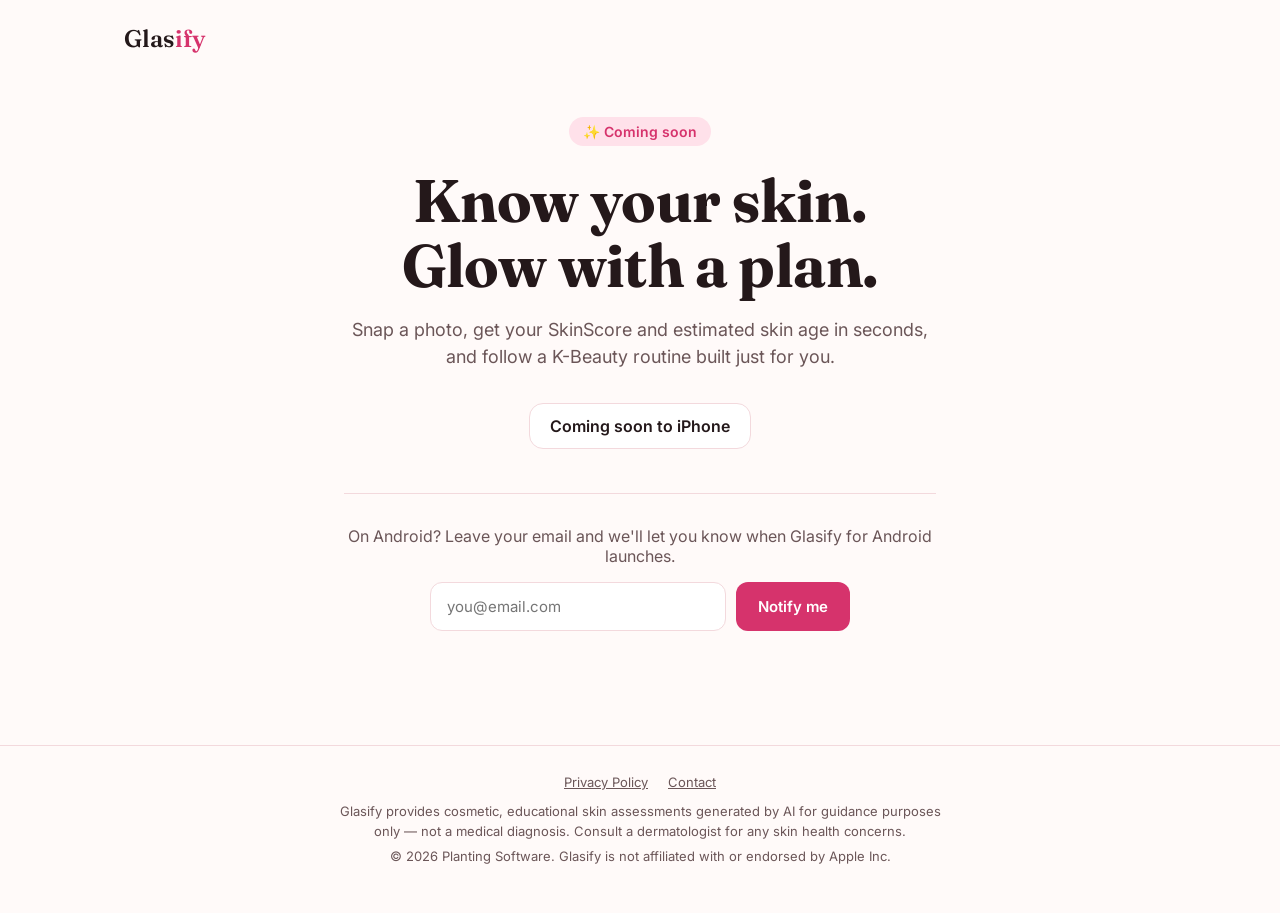
==== index.html @ c519f295 "Coming soon page (full landing page is in git history: 9a77a2c) Co-Authored-By: Claude Opus 5.5 <nor" ====
<!DOCTYPE html>
<html lang="en">
<head>
<meta charset="UTF-8">
<meta name="viewport" content="width=device-width, initial-scale=1.0">
<title>Glasify — Coming Soon</title>
<meta name="description" content="Glasify — AI skin analysis and personalized K-Beauty routines. Coming soon to iPhone.">
<link rel="icon" type="image/png" href="https://is1-ssl.mzstatic.com/image/thumb/PurpleSource211/v4/d4/0c/36/d40c36d0-531c-b7e4-1fb1-d91d25d01312/Placeholder.mill/1024x1024bb.png">
<link rel="preconnect" href="https://fonts.googleapis.com">
<link rel="preconnect" href="https://fonts.gstatic.com" crossorigin>
<link href="https://fonts.googleapis.com/css2?family=Fraunces:wght@500;600&family=Inter:wght@400;500;600;700&display=swap" rel="stylesheet">
<style>
  :root {
    --bg: #fffaf9;
    --bg-alt: #fff1f0;
    --text: #24181a;
    --text-secondary: #6b5658;
    --accent: #d6336c;
    --accent-soft: #ffe1ea;
    --card-bg: #ffffff;
    --border: #f3d9dd;
  }
  @media (prefers-color-scheme: dark) {
    :root:not([data-theme="light"]) {
      --bg: #1a1214;
      --bg-alt: #241819;
      --text: #f5ebec;
      --text-secondary: #c9b3b6;
      --accent: #ff6f9c;
      --accent-soft: #3a2027;
      --card-bg: #241819;
      --border: #3a2427;
    }
  }
  :root[data-theme="dark"] {
    --bg: #1a1214;
    --bg-alt: #241819;
    --text: #f5ebec;
    --text-secondary: #c9b3b6;
    --accent: #ff6f9c;
    --accent-soft: #3a2027;
    --card-bg: #241819;
    --border: #3a2427;
  }

  * { box-sizing: border-box; }
  body {
    margin: 0;
    background: var(--bg);
    color: var(--text);
    font-family: 'Inter', -apple-system, BlinkMacSystemFont, sans-serif;
    -webkit-font-smoothing: antialiased;
  }
  h1, h2, h3 { font-family: 'Fraunces', Georgia, serif; margin: 0; }
  a { color: inherit; }
  .wrap { max-width: 1080px; margin: 0 auto; padding: 0 24px; }

  nav.top { padding: 24px 0; }
  .logo { font-family: 'Fraunces', Georgia, serif; font-size: 24px; font-weight: 600; }
  .logo span { color: var(--accent); }
  main { min-height: calc(100vh - 260px); display: flex; align-items: center; padding: 40px 0 64px; }
  .hero { text-align: center; max-width: 640px; margin: 0 auto; }
  .eyebrow { display: inline-block; background: var(--accent-soft); color: var(--accent); font-weight: 600; font-size: 14px; padding: 6px 14px; border-radius: 999px; margin-bottom: 22px; }
  h1 { font-size: clamp(36px, 8vw, 60px); line-height: 1.08; letter-spacing: -0.01em; margin-bottom: 18px; }
  .sub { color: var(--text-secondary); font-size: 18px; line-height: 1.55; margin: 0 auto 32px; }
  .soon { display: inline-flex; align-items: center; gap: 8px; border: 1px solid var(--border); background: var(--card-bg); border-radius: 14px; padding: 12px 20px; font-weight: 600; }
  .waitlist { margin-top: 44px; padding-top: 32px; border-top: 1px solid var(--border); }
  .waitlist p { color: var(--text-secondary); margin: 0 0 16px; }
  form { display: flex; gap: 10px; justify-content: center; flex-wrap: wrap; max-width: 420px; margin: 0 auto; }
  input { flex: 1; min-width: 200px; padding: 14px 16px; border-radius: 12px; border: 1px solid var(--border); background: var(--card-bg); color: var(--text); font-size: 15px; font-family: inherit; }
  button { border: none; cursor: pointer; background: var(--accent); color: #fff; font-weight: 600; font-size: 15px; font-family: inherit; padding: 14px 22px; border-radius: 12px; }
  #waitlistMessage { margin-top: 14px; font-size: 14px; color: var(--accent); min-height: 20px; }
  footer { border-top: 1px solid var(--border); padding: 28px 0 40px; font-size: 13px; color: var(--text-secondary); text-align: center; }
  footer .links { display: flex; gap: 20px; justify-content: center; margin-bottom: 12px; }
  footer p { margin: 6px auto; max-width: 620px; line-height: 1.5; }
</style>
</head>
<body>

<div class="wrap">
  <nav class="top"><div class="logo">Glas<span>ify</span></div></nav>
</div>

<main>
  <div class="wrap hero">
    <span class="eyebrow">✨ Coming soon</span>
    <h1>Know your skin.<br>Glow with a plan.</h1>
    <p class="sub">Snap a photo, get your SkinScore and estimated skin age in seconds, and follow a K-Beauty routine built just for you.</p>
    <div class="soon"> Coming soon to iPhone</div>

    <div class="waitlist">
      <p>On Android? Leave your email and we'll let you know when Glasify for Android launches.</p>
      <form id="waitlistForm">
        <input type="email" id="waitlistEmail" placeholder="you@email.com" required aria-label="Email address">
        <button type="submit">Notify me</button>
      </form>
      <p id="waitlistMessage"></p>
    </div>
  </div>
</main>

<footer>
  <div class="wrap">
    <div class="links">
      <a href="https://privacy.glasify.app">Privacy Policy</a>
      <a href="mailto:contact@glasify.app">Contact</a>
    </div>
    <p>Glasify provides cosmetic, educational skin assessments generated by AI for guidance purposes only — not a medical diagnosis. Consult a dermatologist for any skin health concerns.</p>
    <p>© 2026 Planting Software. Glasify is not affiliated with or endorsed by Apple Inc.</p>
  </div>
</footer>

<script>
  document.getElementById('waitlistForm').addEventListener('submit', async function (e) {
    e.preventDefault();
    const emailInput = document.getElementById('waitlistEmail');
    const messageEl = document.getElementById('waitlistMessage');
    const email = emailInput.value.trim();

    messageEl.textContent = 'Submitting...';
    messageEl.style.color = 'var(--text-secondary)';

    try {
      const response = await fetch('https://glasify-backend.onrender.com/v1/waitlist/android', {
        method: 'POST',
        headers: { 'Content-Type': 'application/json' },
        body: JSON.stringify({ email }),
      });

      if (response.ok) {
        messageEl.textContent = "You're on the list! We'll email you at launch.";
        messageEl.style.color = 'var(--accent)';
        emailInput.value = '';
      } else {
        messageEl.textContent = 'Something went wrong. Please try again.';
        messageEl.style.color = '#c0392b';
      }
    } catch (err) {
      messageEl.textContent = "Couldn't connect. Please check your connection and try again.";
      messageEl.style.color = '#c0392b';
    }
  });
</script>
</body>
</html>
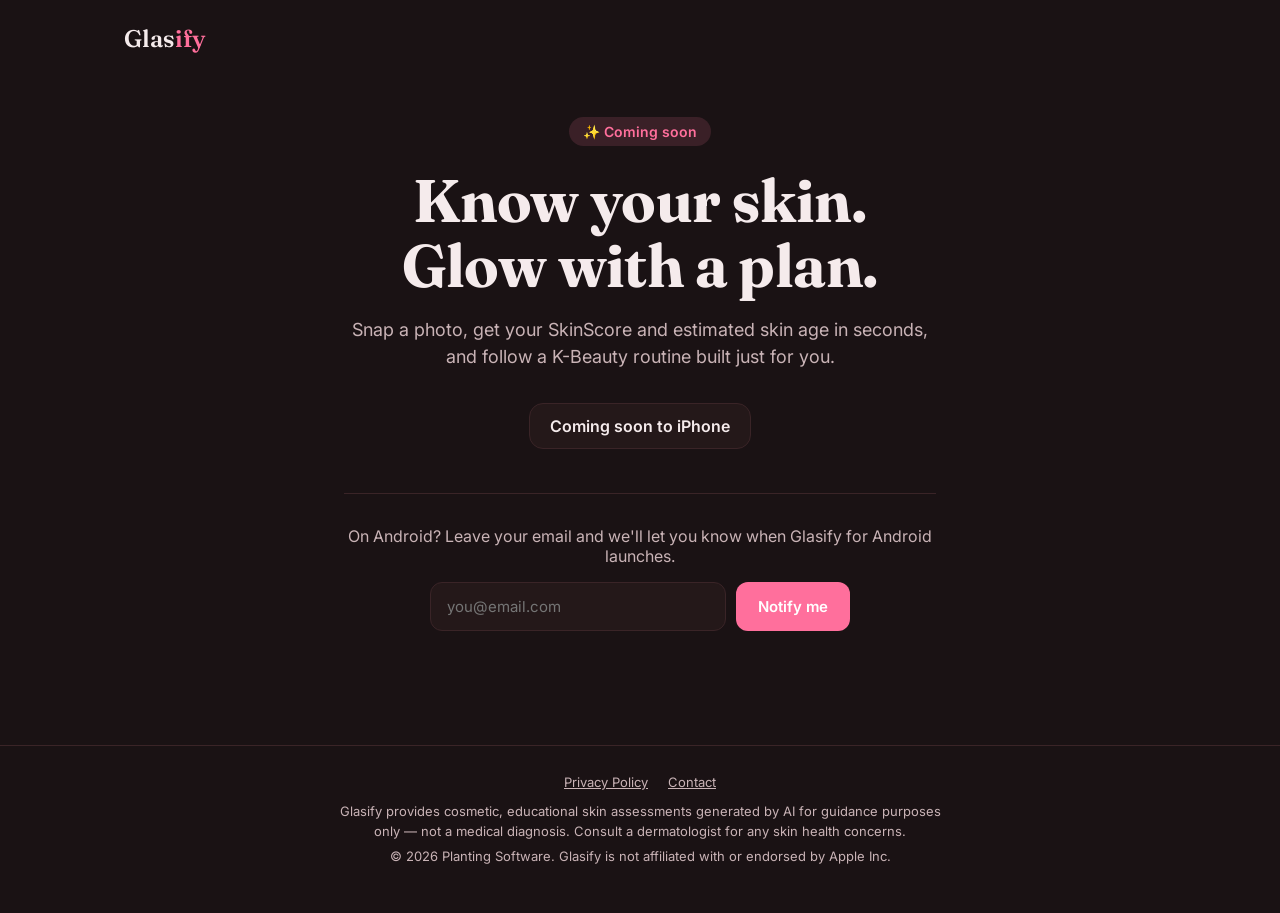
==== commit c82c3752: "Always dark (like the app); copy button on referral page before launch Co-Authored-By: Claude Opus 5" ====
--- a/index.html
+++ b/index.html
@@ -1,7 +1,9 @@
 <!DOCTYPE html>
-<html lang="en">
+<html lang="en" data-theme="dark">
 <head>
 <meta charset="UTF-8">
+<meta name="color-scheme" content="dark">
+<meta name="theme-color" content="#1a1214">
 <meta name="viewport" content="width=device-width, initial-scale=1.0">
 <title>Glasify — Coming Soon</title>
 <meta name="description" content="Glasify — AI skin analysis and personalized K-Beauty routines. Coming soon to iPhone.">
@@ -86,7 +88,7 @@
     <span class="eyebrow">✨ Coming soon</span>
     <h1>Know your skin.<br>Glow with a plan.</h1>
     <p class="sub">Snap a photo, get your SkinScore and estimated skin age in seconds, and follow a K-Beauty routine built just for you.</p>
-    <div class="soon"> Coming soon to iPhone</div>
+    <div class="soon">Coming soon to iPhone</div>
 
     <div class="waitlist">
       <p>On Android? Leave your email and we'll let you know when Glasify for Android launches.</p>
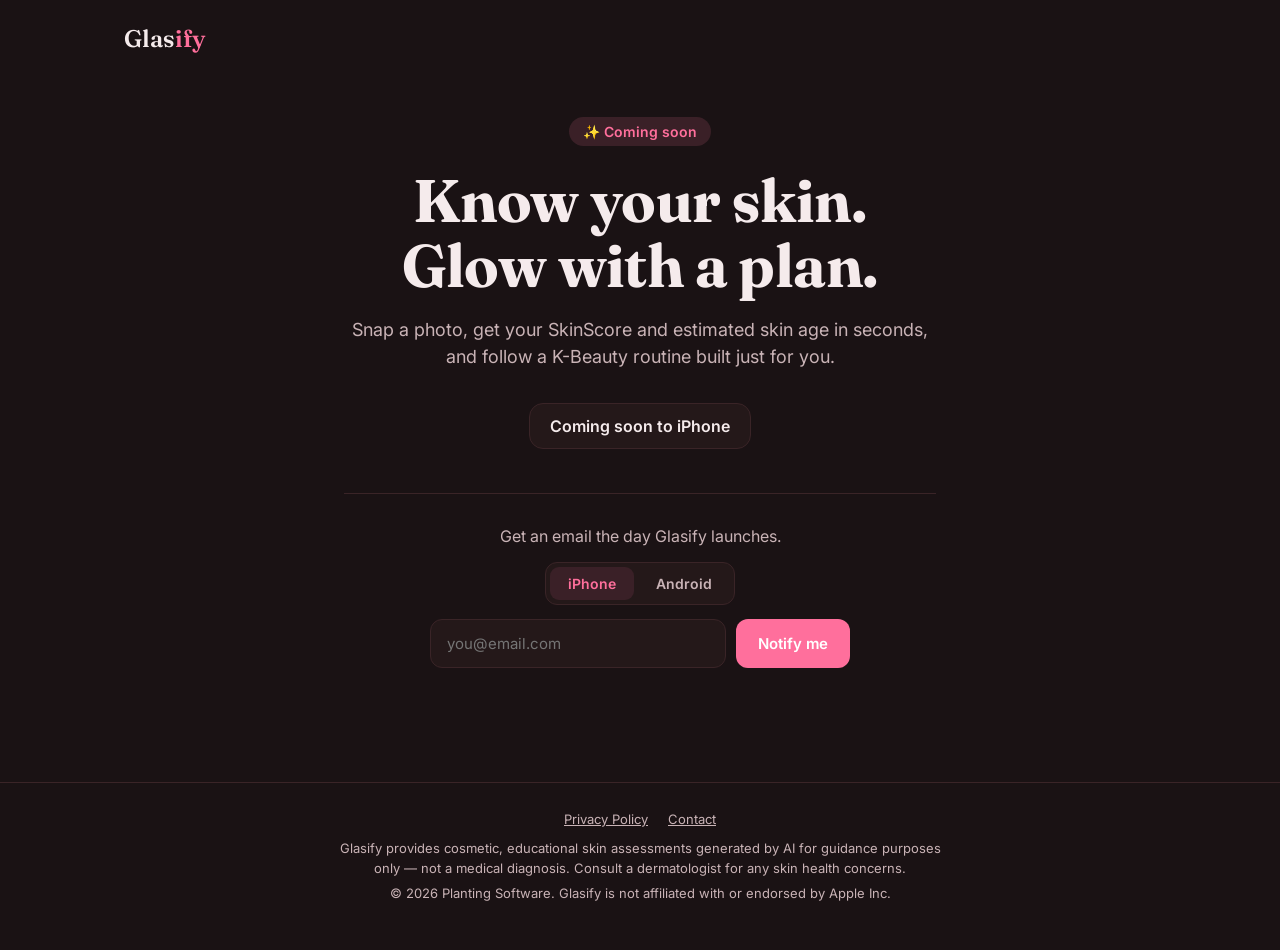
==== commit 831df588: "Launch waitlist for iPhone and Android Co-Authored-By: Claude Opus 5.5 <noreply@anthropic.com>" ====
--- a/index.html
+++ b/index.html
@@ -71,6 +71,11 @@
   form { display: flex; gap: 10px; justify-content: center; flex-wrap: wrap; max-width: 420px; margin: 0 auto; }
   input { flex: 1; min-width: 200px; padding: 14px 16px; border-radius: 12px; border: 1px solid var(--border); background: var(--card-bg); color: var(--text); font-size: 15px; font-family: inherit; }
   button { border: none; cursor: pointer; background: var(--accent); color: #fff; font-weight: 600; font-size: 15px; font-family: inherit; padding: 14px 22px; border-radius: 12px; }
+  .platforms { display: inline-flex; gap: 4px; padding: 4px; margin-bottom: 14px; border: 1px solid var(--border); border-radius: 12px; background: var(--card-bg); }
+  .platforms label { position: relative; padding: 8px 18px; border-radius: 9px; font-weight: 600; font-size: 14px; cursor: pointer; color: var(--text-secondary); }
+  .platforms input { position: absolute; opacity: 0; pointer-events: none; }
+  .platforms label:has(input:checked) { background: var(--accent-soft); color: var(--accent); }
+  .platforms label:has(input:focus-visible) { outline: 2px solid var(--accent); outline-offset: 2px; }
   #waitlistMessage { margin-top: 14px; font-size: 14px; color: var(--accent); min-height: 20px; }
   footer { border-top: 1px solid var(--border); padding: 28px 0 40px; font-size: 13px; color: var(--text-secondary); text-align: center; }
   footer .links { display: flex; gap: 20px; justify-content: center; margin-bottom: 12px; }
@@ -91,7 +96,11 @@
     <div class="soon">Coming soon to iPhone</div>
 
     <div class="waitlist">
-      <p>On Android? Leave your email and we'll let you know when Glasify for Android launches.</p>
+      <p>Get an email the day Glasify launches.</p>
+      <div class="platforms" role="radiogroup" aria-label="Your phone">
+        <label><input type="radio" name="platform" value="ios" checked> iPhone</label>
+        <label><input type="radio" name="platform" value="android"> Android</label>
+      </div>
       <form id="waitlistForm">
         <input type="email" id="waitlistEmail" placeholder="you@email.com" required aria-label="Email address">
         <button type="submit">Notify me</button>
@@ -123,10 +132,11 @@
     messageEl.style.color = 'var(--text-secondary)';
 
     try {
-      const response = await fetch('https://glasify-backend.onrender.com/v1/waitlist/android', {
+      const platform = document.querySelector('input[name="platform"]:checked').value;
+      const response = await fetch('https://glasify-backend.onrender.com/v1/waitlist', {
         method: 'POST',
         headers: { 'Content-Type': 'application/json' },
-        body: JSON.stringify({ email }),
+        body: JSON.stringify({ email, platform }),
       });
 
       if (response.ok) {
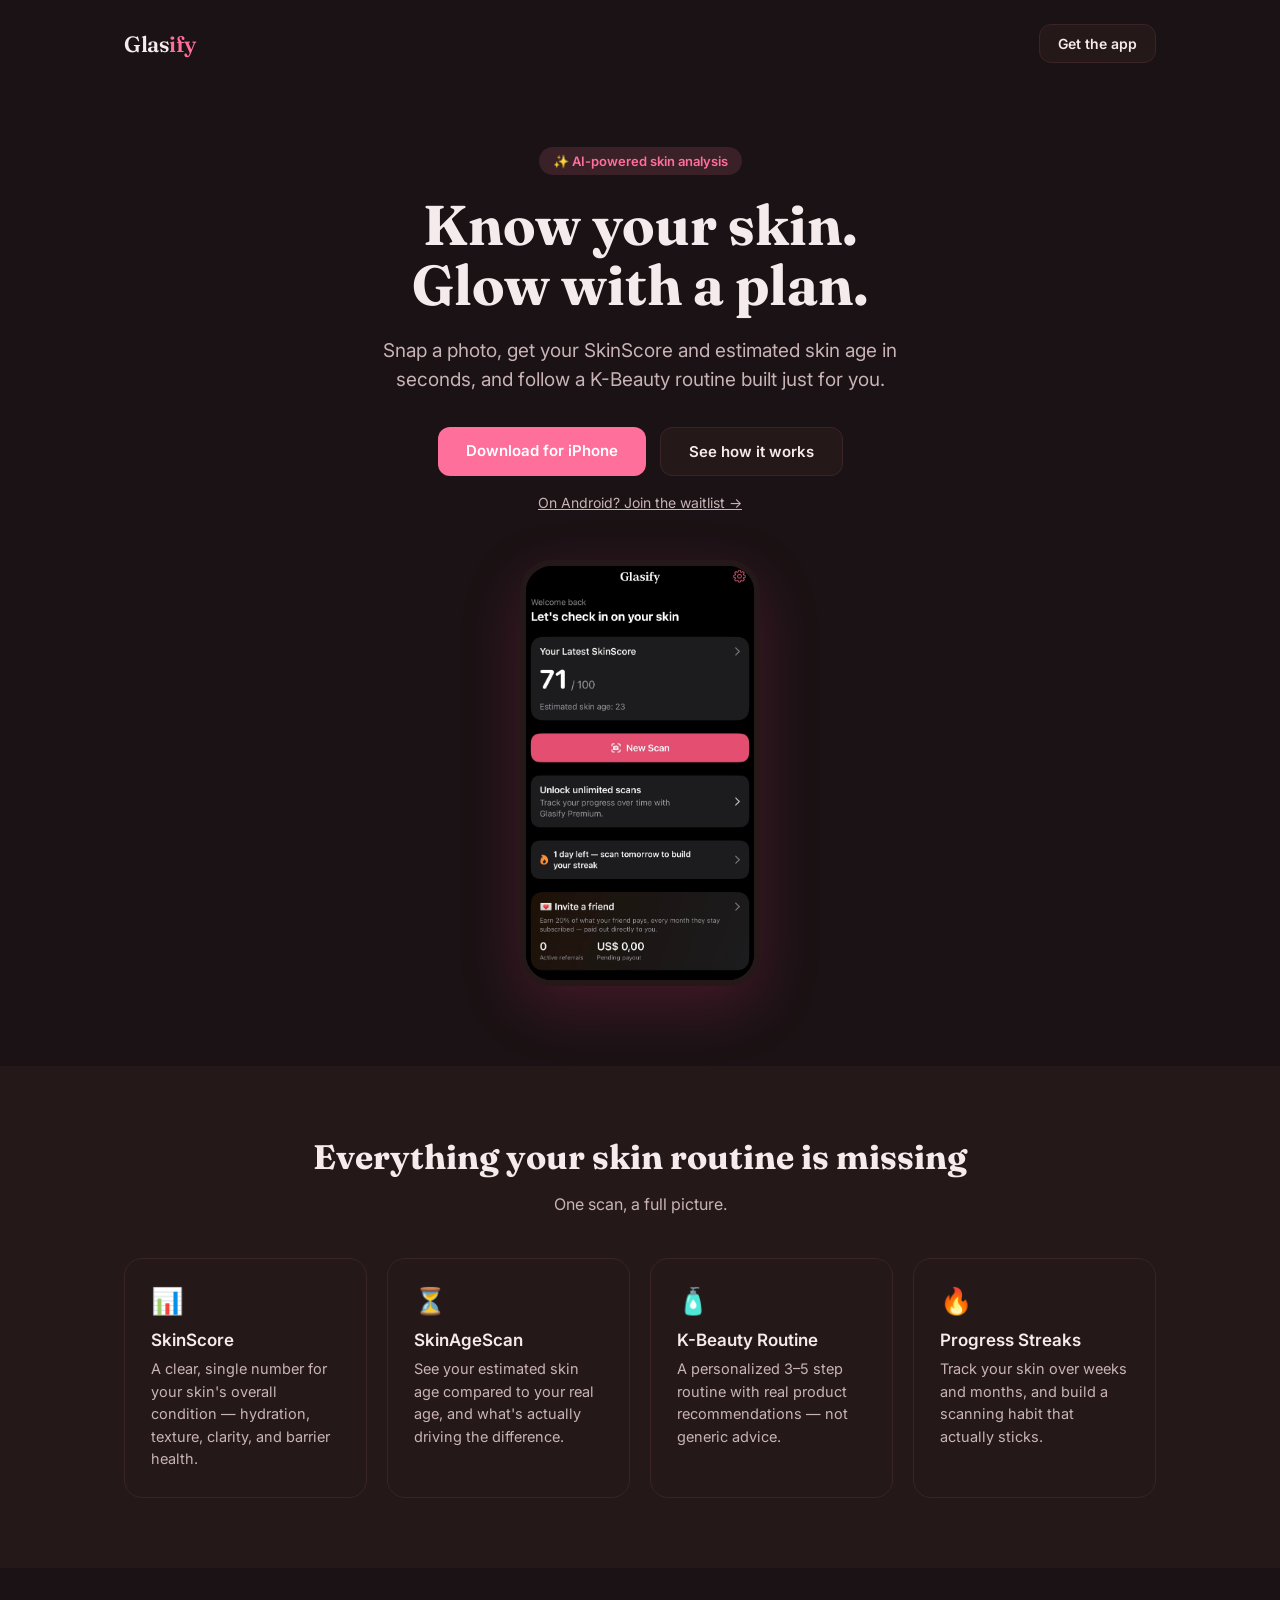
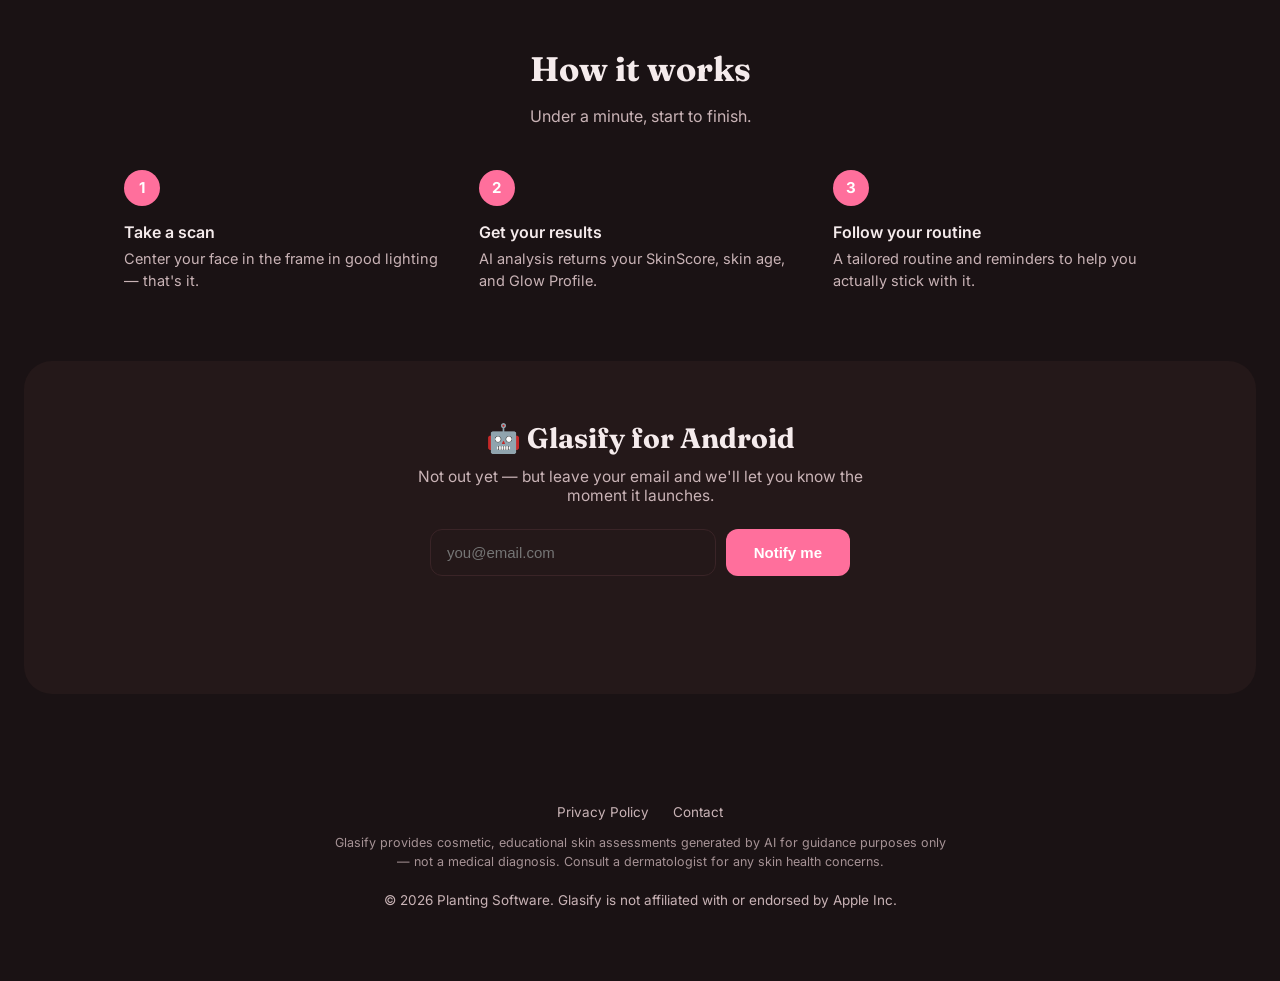
==== commit 65720d28: "Launch: full landing page with App Store links (no referral section), dark Co-Authored-By: Claude Op" ====
--- a/index.html
+++ b/index.html
@@ -5,8 +5,7 @@
 <meta name="color-scheme" content="dark">
 <meta name="theme-color" content="#1a1214">
 <meta name="viewport" content="width=device-width, initial-scale=1.0">
-<title>Glasify — Coming Soon</title>
-<meta name="description" content="Glasify — AI skin analysis and personalized K-Beauty routines. Coming soon to iPhone.">
+<title>Glasify — AI Skin Analysis & K-Beauty Routines</title>
 <link rel="icon" type="image/png" href="https://is1-ssl.mzstatic.com/image/thumb/PurpleSource211/v4/d4/0c/36/d40c36d0-531c-b7e4-1fb1-d91d25d01312/Placeholder.mill/1024x1024bb.png">
 <link rel="preconnect" href="https://fonts.googleapis.com">
 <link rel="preconnect" href="https://fonts.gstatic.com" crossorigin>
@@ -57,58 +56,245 @@
   a { color: inherit; }
   .wrap { max-width: 1080px; margin: 0 auto; padding: 0 24px; }
 
-  nav.top { padding: 24px 0; }
-  .logo { font-family: 'Fraunces', Georgia, serif; font-size: 24px; font-weight: 600; }
+  nav.top {
+    display: flex; align-items: center; justify-content: space-between;
+    padding: 24px 0;
+  }
+  .logo { font-family: 'Fraunces', serif; font-weight: 600; font-size: 22px; letter-spacing: -0.02em; }
   .logo span { color: var(--accent); }
-  main { min-height: calc(100vh - 260px); display: flex; align-items: center; padding: 40px 0 64px; }
-  .hero { text-align: center; max-width: 640px; margin: 0 auto; }
-  .eyebrow { display: inline-block; background: var(--accent-soft); color: var(--accent); font-weight: 600; font-size: 14px; padding: 6px 14px; border-radius: 999px; margin-bottom: 22px; }
-  h1 { font-size: clamp(36px, 8vw, 60px); line-height: 1.08; letter-spacing: -0.01em; margin-bottom: 18px; }
-  .sub { color: var(--text-secondary); font-size: 18px; line-height: 1.55; margin: 0 auto 32px; }
-  .soon { display: inline-flex; align-items: center; gap: 8px; border: 1px solid var(--border); background: var(--card-bg); border-radius: 14px; padding: 12px 20px; font-weight: 600; }
-  .waitlist { margin-top: 44px; padding-top: 32px; border-top: 1px solid var(--border); }
-  .waitlist p { color: var(--text-secondary); margin: 0 0 16px; }
-  form { display: flex; gap: 10px; justify-content: center; flex-wrap: wrap; max-width: 420px; margin: 0 auto; }
-  input { flex: 1; min-width: 200px; padding: 14px 16px; border-radius: 12px; border: 1px solid var(--border); background: var(--card-bg); color: var(--text); font-size: 15px; font-family: inherit; }
-  button { border: none; cursor: pointer; background: var(--accent); color: #fff; font-weight: 600; font-size: 15px; font-family: inherit; padding: 14px 22px; border-radius: 12px; }
-  .platforms { display: inline-flex; gap: 4px; padding: 4px; margin-bottom: 14px; border: 1px solid var(--border); border-radius: 12px; background: var(--card-bg); }
-  .platforms label { position: relative; padding: 8px 18px; border-radius: 9px; font-weight: 600; font-size: 14px; cursor: pointer; color: var(--text-secondary); }
-  .platforms input { position: absolute; opacity: 0; pointer-events: none; }
-  .platforms label:has(input:checked) { background: var(--accent-soft); color: var(--accent); }
-  .platforms label:has(input:focus-visible) { outline: 2px solid var(--accent); outline-offset: 2px; }
-  #waitlistMessage { margin-top: 14px; font-size: 14px; color: var(--accent); min-height: 20px; }
-  footer { border-top: 1px solid var(--border); padding: 28px 0 40px; font-size: 13px; color: var(--text-secondary); text-align: center; }
-  footer .links { display: flex; gap: 20px; justify-content: center; margin-bottom: 12px; }
-  footer p { margin: 6px auto; max-width: 620px; line-height: 1.5; }
+
+  header.hero {
+    padding: 60px 0 80px;
+    text-align: center;
+  }
+  .eyebrow {
+    display: inline-block;
+    background: var(--accent-soft);
+    color: var(--accent);
+    font-size: 13px;
+    font-weight: 600;
+    padding: 6px 14px;
+    border-radius: 999px;
+    margin-bottom: 20px;
+  }
+  header.hero h1 {
+    font-size: clamp(32px, 6vw, 56px);
+    line-height: 1.08;
+    max-width: 780px;
+    margin: 0 auto 20px;
+  }
+  header.hero p.sub {
+    font-size: clamp(16px, 2.2vw, 19px);
+    color: var(--text-secondary);
+    max-width: 540px;
+    margin: 0 auto 32px;
+    line-height: 1.55;
+  }
+  .cta-row { display: flex; gap: 14px; justify-content: center; flex-wrap: wrap; }
+  .btn {
+    display: inline-block;
+    padding: 14px 28px;
+    border-radius: 12px;
+    font-weight: 600;
+    font-size: 15px;
+    text-decoration: none;
+    transition: transform 0.15s ease, opacity 0.15s ease;
+  }
+  .btn:active { transform: scale(0.97); }
+  .btn-primary { background: var(--accent); color: white; }
+  .btn-secondary { background: var(--card-bg); color: var(--text); border: 1px solid var(--border); }
+
+  .phone-frame {
+    max-width: 240px;
+    margin: 48px auto 0;
+    aspect-ratio: 9/16;
+    background: #000;
+    border-radius: 32px;
+    border: 6px solid var(--card-bg);
+    box-shadow: 0 20px 60px rgba(214,51,108,0.22);
+    overflow: hidden;
+  }
+  .mock-image {
+    width: 100%;
+    height: 100%;
+    object-fit: cover;
+    object-position: top;
+    display: block;
+  }
+
+  section.features {
+    padding: 70px 0;
+    background: var(--bg-alt);
+  }
+  .section-title { text-align: center; margin-bottom: 44px; }
+  .section-title h2 { font-size: clamp(26px, 4vw, 34px); margin-bottom: 10px; }
+  .section-title p { color: var(--text-secondary); font-size: 16px; }
+
+  .grid {
+    display: grid;
+    grid-template-columns: repeat(auto-fit, minmax(230px, 1fr));
+    gap: 20px;
+  }
+  .card {
+    background: var(--card-bg);
+    border: 1px solid var(--border);
+    border-radius: 18px;
+    padding: 26px;
+  }
+  .card .icon { font-size: 26px; margin-bottom: 14px; display: block; }
+  .card h3 { font-family: 'Inter', sans-serif; font-weight: 600; font-size: 17px; margin-bottom: 8px; }
+  .card p { color: var(--text-secondary); font-size: 14.5px; line-height: 1.55; margin: 0; }
+
+  section.steps { padding: 80px 0; }
+  .steps-list {
+    display: grid;
+    grid-template-columns: repeat(auto-fit, minmax(200px, 1fr));
+    gap: 32px;
+    margin-top: 40px;
+  }
+  .step-num {
+    width: 36px; height: 36px;
+    border-radius: 50%;
+    background: var(--accent);
+    color: white;
+    display: flex; align-items: center; justify-content: center;
+    font-weight: 700; font-size: 15px;
+    margin-bottom: 16px;
+  }
+  .step h3 { font-family: 'Inter', sans-serif; font-weight: 600; font-size: 16px; margin-bottom: 6px; }
+  .step p { color: var(--text-secondary); font-size: 14.5px; line-height: 1.5; margin: 0; }
+
+  section.cta {
+    background: var(--accent-soft);
+    padding: 60px 0;
+    text-align: center;
+    border-radius: 28px;
+    margin: 0 24px 70px;
+  }
+  section.cta h2 { font-size: clamp(22px, 3.5vw, 28px); margin-bottom: 12px; }
+  section.cta p { color: var(--text-secondary); max-width: 480px; margin: 0 auto 24px; font-size: 15.5px; }
+
+  footer {
+    padding: 40px 0 60px;
+    text-align: center;
+    color: var(--text-secondary);
+    font-size: 13.5px;
+  }
+  footer .links { margin-bottom: 14px; }
+  footer .links a { margin: 0 10px; color: var(--text-secondary); text-decoration: none; }
+  footer .links a:hover { color: var(--accent); }
+
+  .disclaimer {
+    max-width: 620px;
+    margin: 0 auto 20px;
+    font-size: 12.5px;
+    color: var(--text-secondary);
+    opacity: 0.8;
+    line-height: 1.5;
+  }
 </style>
 </head>
 <body>
 
 <div class="wrap">
-  <nav class="top"><div class="logo">Glas<span>ify</span></div></nav>
+  <nav class="top">
+    <div class="logo">Glas<span>ify</span></div>
+    <a href="https://apps.apple.com/app/id6806978624" class="btn btn-secondary" style="padding:10px 18px; font-size:14px;">Get the app</a>
+  </nav>
 </div>
 
-<main>
-  <div class="wrap hero">
-    <span class="eyebrow">✨ Coming soon</span>
+<header class="hero">
+  <div class="wrap">
+    <span class="eyebrow">✨ AI-powered skin analysis</span>
     <h1>Know your skin.<br>Glow with a plan.</h1>
     <p class="sub">Snap a photo, get your SkinScore and estimated skin age in seconds, and follow a K-Beauty routine built just for you.</p>
-    <div class="soon">Coming soon to iPhone</div>
-
-    <div class="waitlist">
-      <p>Get an email the day Glasify launches.</p>
-      <div class="platforms" role="radiogroup" aria-label="Your phone">
-        <label><input type="radio" name="platform" value="ios" checked> iPhone</label>
-        <label><input type="radio" name="platform" value="android"> Android</label>
-      </div>
-      <form id="waitlistForm">
-        <input type="email" id="waitlistEmail" placeholder="you@email.com" required aria-label="Email address">
-        <button type="submit">Notify me</button>
-      </form>
-      <p id="waitlistMessage"></p>
-    </div>
-  </div>
-</main>
+    <div class="cta-row" id="get-started">
+      <a href="https://apps.apple.com/app/id6806978624" class="btn btn-primary">Download for iPhone</a>
+      <a href="#how-it-works" class="btn btn-secondary">See how it works</a>
+    </div>
+    <p style="margin-top:16px;">
+      <a href="#android-waitlist" style="font-size:14px; color:var(--text-secondary); text-decoration:underline;">On Android? Join the waitlist →</a>
+    </p>
+    <div class="phone-frame">
+      <img src="[data-uri]" alt="Glasify app dashboard showing SkinScore 71/100" class="mock-image">
+    </div>
+  </div>
+</header>
+
+<section class="features">
+  <div class="wrap">
+    <div class="section-title">
+      <h2>Everything your skin routine is missing</h2>
+      <p>One scan, a full picture.</p>
+    </div>
+    <div class="grid">
+      <div class="card">
+        <span class="icon">📊</span>
+        <h3>SkinScore</h3>
+        <p>A clear, single number for your skin's overall condition — hydration, texture, clarity, and barrier health.</p>
+      </div>
+      <div class="card">
+        <span class="icon">⏳</span>
+        <h3>SkinAgeScan</h3>
+        <p>See your estimated skin age compared to your real age, and what's actually driving the difference.</p>
+      </div>
+      <div class="card">
+        <span class="icon">🧴</span>
+        <h3>K-Beauty Routine</h3>
+        <p>A personalized 3–5 step routine with real product recommendations — not generic advice.</p>
+      </div>
+      <div class="card">
+        <span class="icon">🔥</span>
+        <h3>Progress Streaks</h3>
+        <p>Track your skin over weeks and months, and build a scanning habit that actually sticks.</p>
+      </div>
+    </div>
+  </div>
+</section>
+
+<section class="steps" id="how-it-works">
+  <div class="wrap">
+    <div class="section-title">
+      <h2>How it works</h2>
+      <p>Under a minute, start to finish.</p>
+    </div>
+    <div class="steps-list">
+      <div class="step">
+        <div class="step-num">1</div>
+        <h3>Take a scan</h3>
+        <p>Center your face in the frame in good lighting — that's it.</p>
+      </div>
+      <div class="step">
+        <div class="step-num">2</div>
+        <h3>Get your results</h3>
+        <p>AI analysis returns your SkinScore, skin age, and Glow Profile.</p>
+      </div>
+      <div class="step">
+        <div class="step-num">3</div>
+        <h3>Follow your routine</h3>
+        <p>A tailored routine and reminders to help you actually stick with it.</p>
+      </div>
+    </div>
+  </div>
+</section>
+
+<section class="cta" id="android-waitlist" style="background: var(--bg-alt); margin-top: -10px;">
+  <div class="wrap">
+    <h2>🤖 Glasify for Android</h2>
+    <p>Not out yet — but leave your email and we'll let you know the moment it launches.</p>
+    <form id="waitlistForm" style="display:flex; gap:10px; justify-content:center; flex-wrap:wrap; max-width:420px; margin:0 auto;">
+      <input
+        type="email"
+        id="waitlistEmail"
+        placeholder="you@email.com"
+        required
+        style="flex:1; min-width:200px; padding:14px 16px; border-radius:12px; border:1px solid var(--border); background:var(--card-bg); color:var(--text); font-size:15px;"
+      >
+      <button type="submit" class="btn btn-primary" style="border:none; cursor:pointer;">Notify me</button>
+    </form>
+    <p id="waitlistMessage" style="margin-top:14px; font-size:14px; color:var(--accent); min-height:20px;"></p>
+  </div>
+</section>
 
 <footer>
   <div class="wrap">
@@ -116,11 +302,12 @@
       <a href="https://privacy.glasify.app">Privacy Policy</a>
       <a href="mailto:contact@glasify.app">Contact</a>
     </div>
-    <p>Glasify provides cosmetic, educational skin assessments generated by AI for guidance purposes only — not a medical diagnosis. Consult a dermatologist for any skin health concerns.</p>
+    <p class="disclaimer">Glasify provides cosmetic, educational skin assessments generated by AI for guidance purposes only — not a medical diagnosis. Consult a dermatologist for any skin health concerns.</p>
     <p>© 2026 Planting Software. Glasify is not affiliated with or endorsed by Apple Inc.</p>
   </div>
 </footer>
 
+</body>
 <script>
   document.getElementById('waitlistForm').addEventListener('submit', async function (e) {
     e.preventDefault();
@@ -132,11 +319,10 @@
     messageEl.style.color = 'var(--text-secondary)';
 
     try {
-      const platform = document.querySelector('input[name="platform"]:checked').value;
       const response = await fetch('https://glasify-backend.onrender.com/v1/waitlist', {
         method: 'POST',
         headers: { 'Content-Type': 'application/json' },
-        body: JSON.stringify({ email, platform }),
+        body: JSON.stringify({ email, platform: 'android' }),
       });
 
       if (response.ok) {
@@ -153,5 +339,4 @@
     }
   });
 </script>
-</body>
 </html>
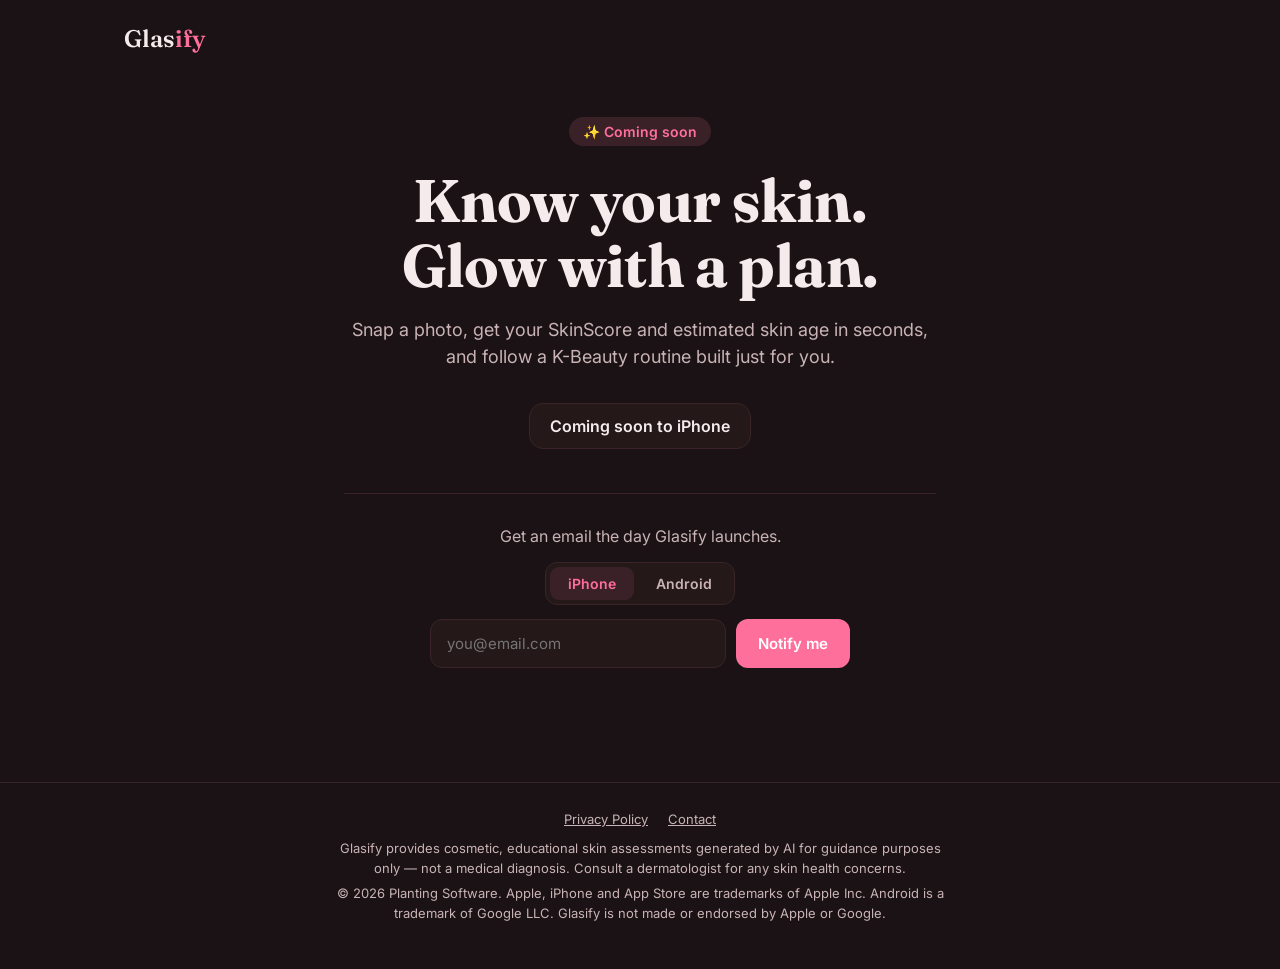
==== commit e2579fae: "Footer: Apple and Google trademark attribution Co-Authored-By: Claude Opus 5.5 <noreply@anthropic.co" ====
--- a/index.html
+++ b/index.html
@@ -5,7 +5,8 @@
 <meta name="color-scheme" content="dark">
 <meta name="theme-color" content="#1a1214">
 <meta name="viewport" content="width=device-width, initial-scale=1.0">
-<title>Glasify — AI Skin Analysis & K-Beauty Routines</title>
+<title>Glasify — Coming Soon</title>
+<meta name="description" content="Glasify — AI skin analysis and personalized K-Beauty routines. Coming soon to iPhone.">
 <link rel="icon" type="image/png" href="https://is1-ssl.mzstatic.com/image/thumb/PurpleSource211/v4/d4/0c/36/d40c36d0-531c-b7e4-1fb1-d91d25d01312/Placeholder.mill/1024x1024bb.png">
 <link rel="preconnect" href="https://fonts.googleapis.com">
 <link rel="preconnect" href="https://fonts.gstatic.com" crossorigin>
@@ -56,245 +57,58 @@
   a { color: inherit; }
   .wrap { max-width: 1080px; margin: 0 auto; padding: 0 24px; }
 
-  nav.top {
-    display: flex; align-items: center; justify-content: space-between;
-    padding: 24px 0;
-  }
-  .logo { font-family: 'Fraunces', serif; font-weight: 600; font-size: 22px; letter-spacing: -0.02em; }
+  nav.top { padding: 24px 0; }
+  .logo { font-family: 'Fraunces', Georgia, serif; font-size: 24px; font-weight: 600; }
   .logo span { color: var(--accent); }
-
-  header.hero {
-    padding: 60px 0 80px;
-    text-align: center;
-  }
-  .eyebrow {
-    display: inline-block;
-    background: var(--accent-soft);
-    color: var(--accent);
-    font-size: 13px;
-    font-weight: 600;
-    padding: 6px 14px;
-    border-radius: 999px;
-    margin-bottom: 20px;
-  }
-  header.hero h1 {
-    font-size: clamp(32px, 6vw, 56px);
-    line-height: 1.08;
-    max-width: 780px;
-    margin: 0 auto 20px;
-  }
-  header.hero p.sub {
-    font-size: clamp(16px, 2.2vw, 19px);
-    color: var(--text-secondary);
-    max-width: 540px;
-    margin: 0 auto 32px;
-    line-height: 1.55;
-  }
-  .cta-row { display: flex; gap: 14px; justify-content: center; flex-wrap: wrap; }
-  .btn {
-    display: inline-block;
-    padding: 14px 28px;
-    border-radius: 12px;
-    font-weight: 600;
-    font-size: 15px;
-    text-decoration: none;
-    transition: transform 0.15s ease, opacity 0.15s ease;
-  }
-  .btn:active { transform: scale(0.97); }
-  .btn-primary { background: var(--accent); color: white; }
-  .btn-secondary { background: var(--card-bg); color: var(--text); border: 1px solid var(--border); }
-
-  .phone-frame {
-    max-width: 240px;
-    margin: 48px auto 0;
-    aspect-ratio: 9/16;
-    background: #000;
-    border-radius: 32px;
-    border: 6px solid var(--card-bg);
-    box-shadow: 0 20px 60px rgba(214,51,108,0.22);
-    overflow: hidden;
-  }
-  .mock-image {
-    width: 100%;
-    height: 100%;
-    object-fit: cover;
-    object-position: top;
-    display: block;
-  }
-
-  section.features {
-    padding: 70px 0;
-    background: var(--bg-alt);
-  }
-  .section-title { text-align: center; margin-bottom: 44px; }
-  .section-title h2 { font-size: clamp(26px, 4vw, 34px); margin-bottom: 10px; }
-  .section-title p { color: var(--text-secondary); font-size: 16px; }
-
-  .grid {
-    display: grid;
-    grid-template-columns: repeat(auto-fit, minmax(230px, 1fr));
-    gap: 20px;
-  }
-  .card {
-    background: var(--card-bg);
-    border: 1px solid var(--border);
-    border-radius: 18px;
-    padding: 26px;
-  }
-  .card .icon { font-size: 26px; margin-bottom: 14px; display: block; }
-  .card h3 { font-family: 'Inter', sans-serif; font-weight: 600; font-size: 17px; margin-bottom: 8px; }
-  .card p { color: var(--text-secondary); font-size: 14.5px; line-height: 1.55; margin: 0; }
-
-  section.steps { padding: 80px 0; }
-  .steps-list {
-    display: grid;
-    grid-template-columns: repeat(auto-fit, minmax(200px, 1fr));
-    gap: 32px;
-    margin-top: 40px;
-  }
-  .step-num {
-    width: 36px; height: 36px;
-    border-radius: 50%;
-    background: var(--accent);
-    color: white;
-    display: flex; align-items: center; justify-content: center;
-    font-weight: 700; font-size: 15px;
-    margin-bottom: 16px;
-  }
-  .step h3 { font-family: 'Inter', sans-serif; font-weight: 600; font-size: 16px; margin-bottom: 6px; }
-  .step p { color: var(--text-secondary); font-size: 14.5px; line-height: 1.5; margin: 0; }
-
-  section.cta {
-    background: var(--accent-soft);
-    padding: 60px 0;
-    text-align: center;
-    border-radius: 28px;
-    margin: 0 24px 70px;
-  }
-  section.cta h2 { font-size: clamp(22px, 3.5vw, 28px); margin-bottom: 12px; }
-  section.cta p { color: var(--text-secondary); max-width: 480px; margin: 0 auto 24px; font-size: 15.5px; }
-
-  footer {
-    padding: 40px 0 60px;
-    text-align: center;
-    color: var(--text-secondary);
-    font-size: 13.5px;
-  }
-  footer .links { margin-bottom: 14px; }
-  footer .links a { margin: 0 10px; color: var(--text-secondary); text-decoration: none; }
-  footer .links a:hover { color: var(--accent); }
-
-  .disclaimer {
-    max-width: 620px;
-    margin: 0 auto 20px;
-    font-size: 12.5px;
-    color: var(--text-secondary);
-    opacity: 0.8;
-    line-height: 1.5;
-  }
+  main { min-height: calc(100vh - 260px); display: flex; align-items: center; padding: 40px 0 64px; }
+  .hero { text-align: center; max-width: 640px; margin: 0 auto; }
+  .eyebrow { display: inline-block; background: var(--accent-soft); color: var(--accent); font-weight: 600; font-size: 14px; padding: 6px 14px; border-radius: 999px; margin-bottom: 22px; }
+  h1 { font-size: clamp(36px, 8vw, 60px); line-height: 1.08; letter-spacing: -0.01em; margin-bottom: 18px; }
+  .sub { color: var(--text-secondary); font-size: 18px; line-height: 1.55; margin: 0 auto 32px; }
+  .soon { display: inline-flex; align-items: center; gap: 8px; border: 1px solid var(--border); background: var(--card-bg); border-radius: 14px; padding: 12px 20px; font-weight: 600; }
+  .waitlist { margin-top: 44px; padding-top: 32px; border-top: 1px solid var(--border); }
+  .waitlist p { color: var(--text-secondary); margin: 0 0 16px; }
+  form { display: flex; gap: 10px; justify-content: center; flex-wrap: wrap; max-width: 420px; margin: 0 auto; }
+  input { flex: 1; min-width: 200px; padding: 14px 16px; border-radius: 12px; border: 1px solid var(--border); background: var(--card-bg); color: var(--text); font-size: 15px; font-family: inherit; }
+  button { border: none; cursor: pointer; background: var(--accent); color: #fff; font-weight: 600; font-size: 15px; font-family: inherit; padding: 14px 22px; border-radius: 12px; }
+  .platforms { display: inline-flex; gap: 4px; padding: 4px; margin-bottom: 14px; border: 1px solid var(--border); border-radius: 12px; background: var(--card-bg); }
+  .platforms label { position: relative; padding: 8px 18px; border-radius: 9px; font-weight: 600; font-size: 14px; cursor: pointer; color: var(--text-secondary); }
+  .platforms input { position: absolute; opacity: 0; pointer-events: none; }
+  .platforms label:has(input:checked) { background: var(--accent-soft); color: var(--accent); }
+  .platforms label:has(input:focus-visible) { outline: 2px solid var(--accent); outline-offset: 2px; }
+  #waitlistMessage { margin-top: 14px; font-size: 14px; color: var(--accent); min-height: 20px; }
+  footer { border-top: 1px solid var(--border); padding: 28px 0 40px; font-size: 13px; color: var(--text-secondary); text-align: center; }
+  footer .links { display: flex; gap: 20px; justify-content: center; margin-bottom: 12px; }
+  footer p { margin: 6px auto; max-width: 620px; line-height: 1.5; }
 </style>
 </head>
 <body>
 
 <div class="wrap">
-  <nav class="top">
-    <div class="logo">Glas<span>ify</span></div>
-    <a href="https://apps.apple.com/app/id6806978624" class="btn btn-secondary" style="padding:10px 18px; font-size:14px;">Get the app</a>
-  </nav>
+  <nav class="top"><div class="logo">Glas<span>ify</span></div></nav>
 </div>
 
-<header class="hero">
-  <div class="wrap">
-    <span class="eyebrow">✨ AI-powered skin analysis</span>
+<main>
+  <div class="wrap hero">
+    <span class="eyebrow">✨ Coming soon</span>
     <h1>Know your skin.<br>Glow with a plan.</h1>
     <p class="sub">Snap a photo, get your SkinScore and estimated skin age in seconds, and follow a K-Beauty routine built just for you.</p>
-    <div class="cta-row" id="get-started">
-      <a href="https://apps.apple.com/app/id6806978624" class="btn btn-primary">Download for iPhone</a>
-      <a href="#how-it-works" class="btn btn-secondary">See how it works</a>
-    </div>
-    <p style="margin-top:16px;">
-      <a href="#android-waitlist" style="font-size:14px; color:var(--text-secondary); text-decoration:underline;">On Android? Join the waitlist →</a>
-    </p>
-    <div class="phone-frame">
-      <img src="[data-uri]" alt="Glasify app dashboard showing SkinScore 71/100" class="mock-image">
+    <div class="soon">Coming soon to iPhone</div>
+
+    <div class="waitlist">
+      <p>Get an email the day Glasify launches.</p>
+      <div class="platforms" role="radiogroup" aria-label="Your phone">
+        <label><input type="radio" name="platform" value="ios" checked> iPhone</label>
+        <label><input type="radio" name="platform" value="android"> Android</label>
+      </div>
+      <form id="waitlistForm">
+        <input type="email" id="waitlistEmail" placeholder="you@email.com" required aria-label="Email address">
+        <button type="submit">Notify me</button>
+      </form>
+      <p id="waitlistMessage"></p>
     </div>
   </div>
-</header>
-
-<section class="features">
-  <div class="wrap">
-    <div class="section-title">
-      <h2>Everything your skin routine is missing</h2>
-      <p>One scan, a full picture.</p>
-    </div>
-    <div class="grid">
-      <div class="card">
-        <span class="icon">📊</span>
-        <h3>SkinScore</h3>
-        <p>A clear, single number for your skin's overall condition — hydration, texture, clarity, and barrier health.</p>
-      </div>
-      <div class="card">
-        <span class="icon">⏳</span>
-        <h3>SkinAgeScan</h3>
-        <p>See your estimated skin age compared to your real age, and what's actually driving the difference.</p>
-      </div>
-      <div class="card">
-        <span class="icon">🧴</span>
-        <h3>K-Beauty Routine</h3>
-        <p>A personalized 3–5 step routine with real product recommendations — not generic advice.</p>
-      </div>
-      <div class="card">
-        <span class="icon">🔥</span>
-        <h3>Progress Streaks</h3>
-        <p>Track your skin over weeks and months, and build a scanning habit that actually sticks.</p>
-      </div>
-    </div>
-  </div>
-</section>
-
-<section class="steps" id="how-it-works">
-  <div class="wrap">
-    <div class="section-title">
-      <h2>How it works</h2>
-      <p>Under a minute, start to finish.</p>
-    </div>
-    <div class="steps-list">
-      <div class="step">
-        <div class="step-num">1</div>
-        <h3>Take a scan</h3>
-        <p>Center your face in the frame in good lighting — that's it.</p>
-      </div>
-      <div class="step">
-        <div class="step-num">2</div>
-        <h3>Get your results</h3>
-        <p>AI analysis returns your SkinScore, skin age, and Glow Profile.</p>
-      </div>
-      <div class="step">
-        <div class="step-num">3</div>
-        <h3>Follow your routine</h3>
-        <p>A tailored routine and reminders to help you actually stick with it.</p>
-      </div>
-    </div>
-  </div>
-</section>
-
-<section class="cta" id="android-waitlist" style="background: var(--bg-alt); margin-top: -10px;">
-  <div class="wrap">
-    <h2>🤖 Glasify for Android</h2>
-    <p>Not out yet — but leave your email and we'll let you know the moment it launches.</p>
-    <form id="waitlistForm" style="display:flex; gap:10px; justify-content:center; flex-wrap:wrap; max-width:420px; margin:0 auto;">
-      <input
-        type="email"
-        id="waitlistEmail"
-        placeholder="you@email.com"
-        required
-        style="flex:1; min-width:200px; padding:14px 16px; border-radius:12px; border:1px solid var(--border); background:var(--card-bg); color:var(--text); font-size:15px;"
-      >
-      <button type="submit" class="btn btn-primary" style="border:none; cursor:pointer;">Notify me</button>
-    </form>
-    <p id="waitlistMessage" style="margin-top:14px; font-size:14px; color:var(--accent); min-height:20px;"></p>
-  </div>
-</section>
+</main>
 
 <footer>
   <div class="wrap">
@@ -302,12 +116,11 @@
       <a href="https://privacy.glasify.app">Privacy Policy</a>
       <a href="mailto:contact@glasify.app">Contact</a>
     </div>
-    <p class="disclaimer">Glasify provides cosmetic, educational skin assessments generated by AI for guidance purposes only — not a medical diagnosis. Consult a dermatologist for any skin health concerns.</p>
-    <p>© 2026 Planting Software. Glasify is not affiliated with or endorsed by Apple Inc.</p>
+    <p>Glasify provides cosmetic, educational skin assessments generated by AI for guidance purposes only — not a medical diagnosis. Consult a dermatologist for any skin health concerns.</p>
+    <p>© 2026 Planting Software. Apple, iPhone and App Store are trademarks of Apple Inc. Android is a trademark of Google LLC. Glasify is not made or endorsed by Apple or Google.</p>
   </div>
 </footer>
 
-</body>
 <script>
   document.getElementById('waitlistForm').addEventListener('submit', async function (e) {
     e.preventDefault();
@@ -319,10 +132,11 @@
     messageEl.style.color = 'var(--text-secondary)';
 
     try {
+      const platform = document.querySelector('input[name="platform"]:checked').value;
       const response = await fetch('https://glasify-backend.onrender.com/v1/waitlist', {
         method: 'POST',
         headers: { 'Content-Type': 'application/json' },
-        body: JSON.stringify({ email, platform: 'android' }),
+        body: JSON.stringify({ email, platform }),
       });
 
       if (response.ok) {
@@ -339,4 +153,5 @@
     }
   });
 </script>
+</body>
 </html>
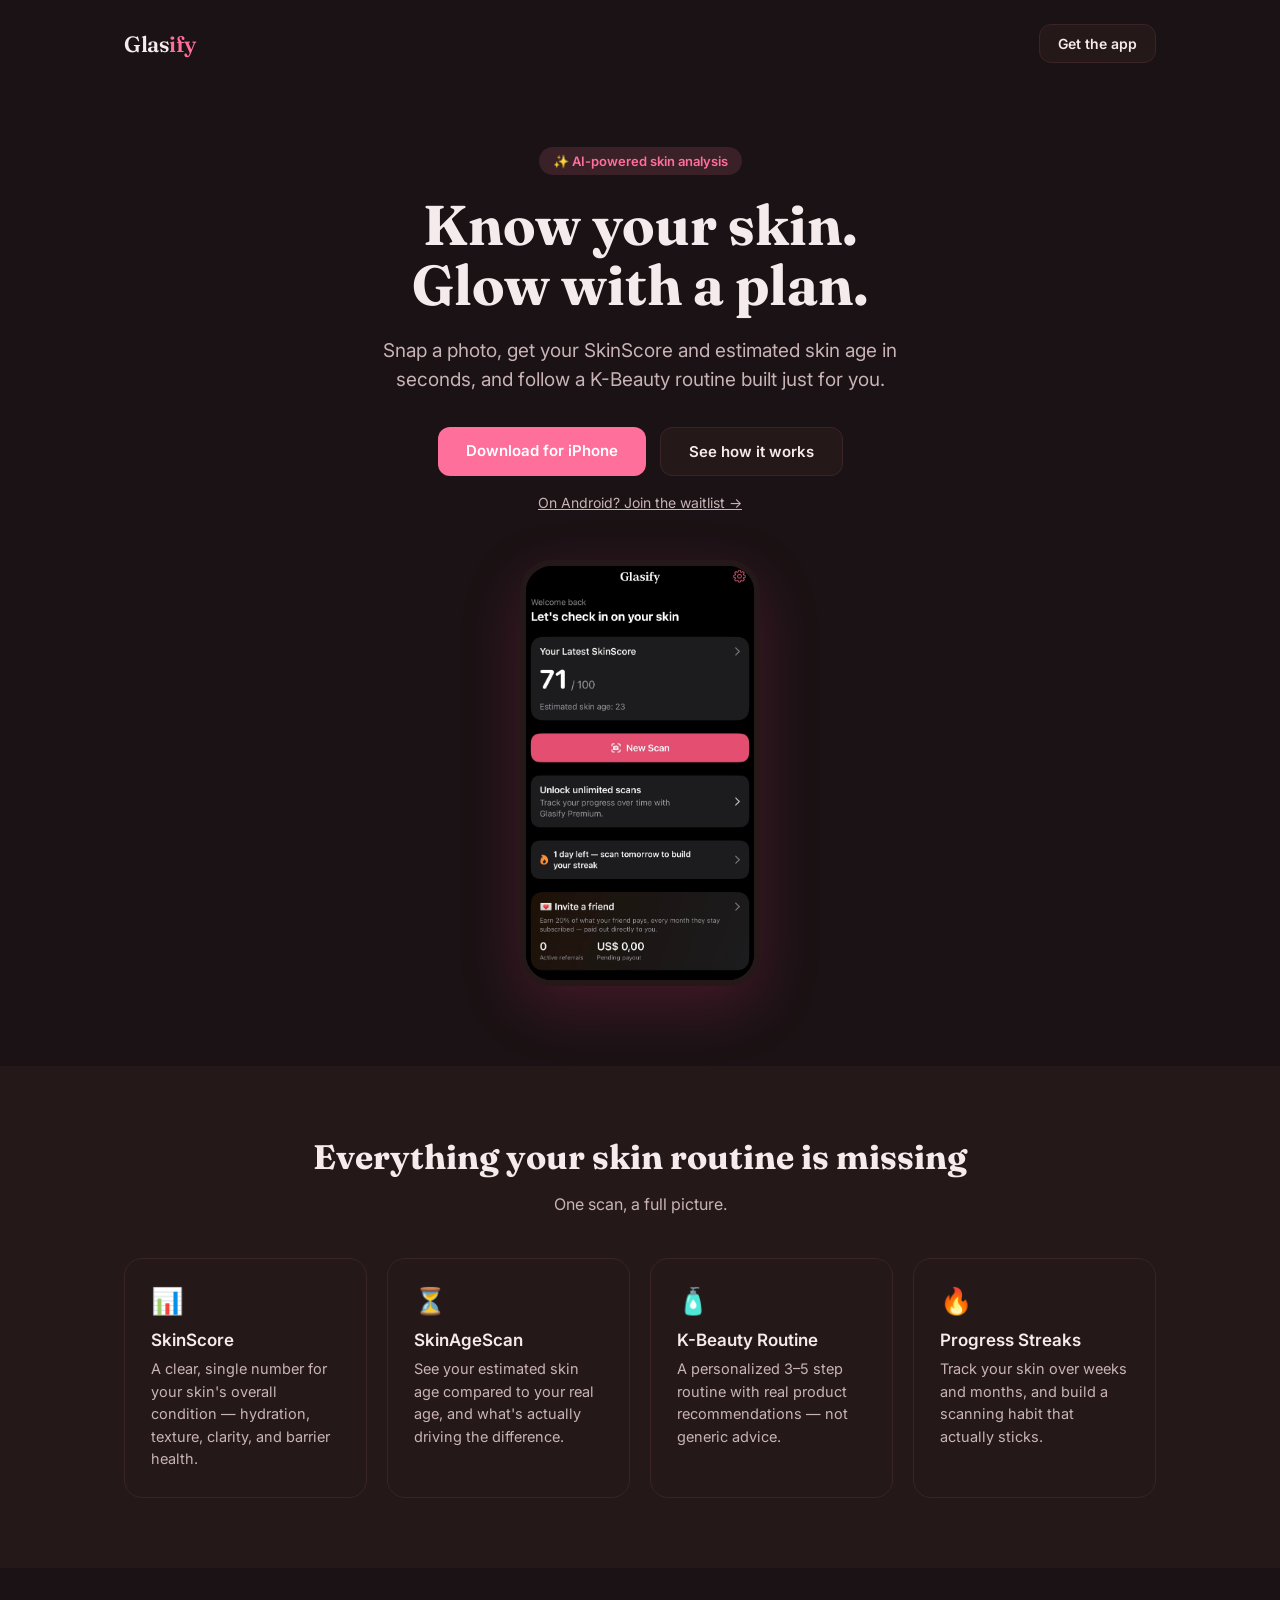
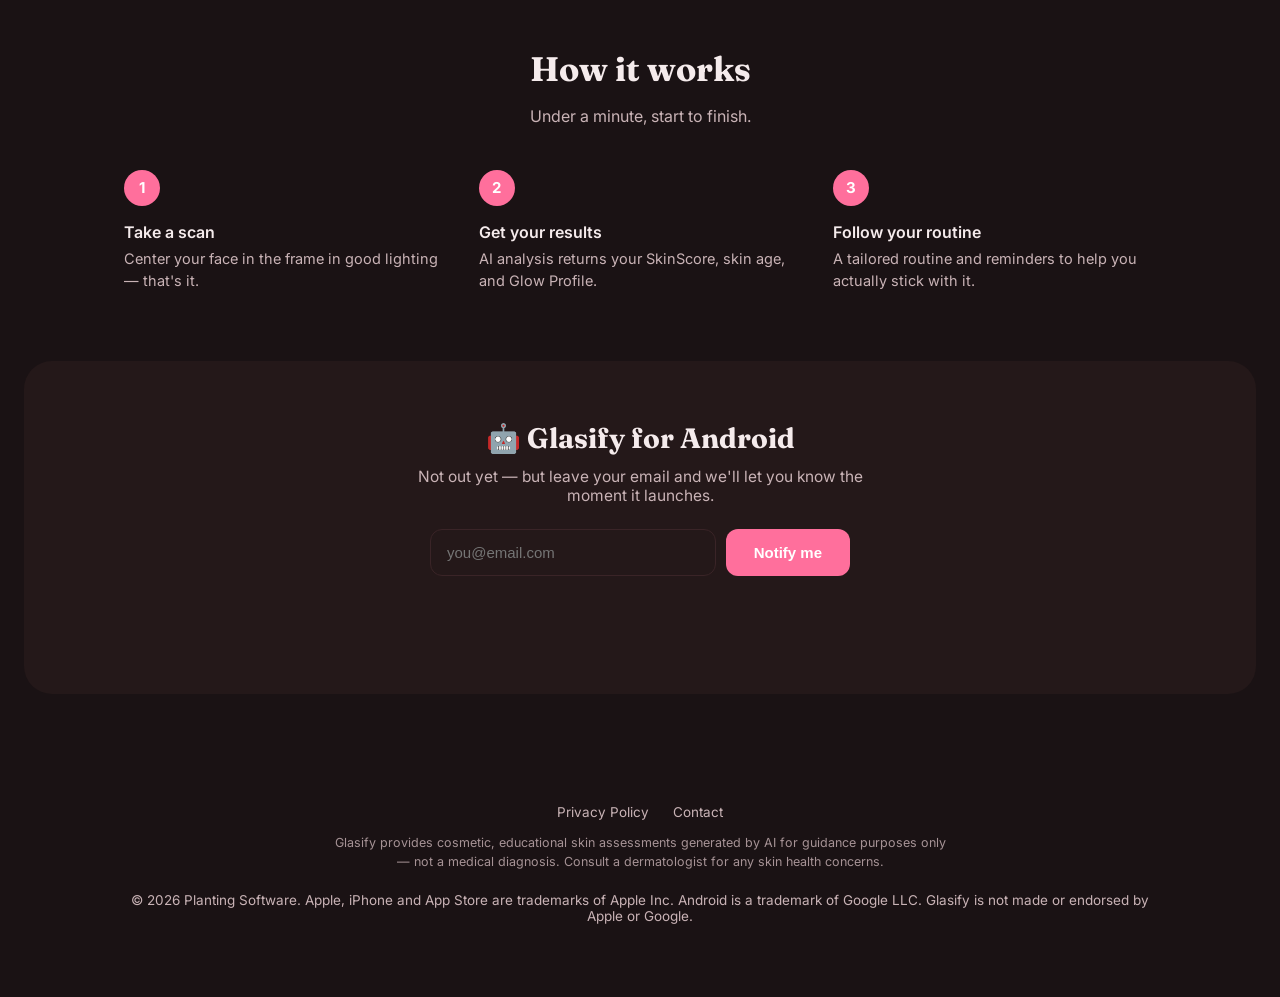
==== commit d95da725: "Footer: Apple and Google trademark attribution Co-Authored-By: Claude Opus 5.5 <noreply@anthropic.co" ====
--- a/index.html
+++ b/index.html
@@ -5,8 +5,7 @@
 <meta name="color-scheme" content="dark">
 <meta name="theme-color" content="#1a1214">
 <meta name="viewport" content="width=device-width, initial-scale=1.0">
-<title>Glasify — Coming Soon</title>
-<meta name="description" content="Glasify — AI skin analysis and personalized K-Beauty routines. Coming soon to iPhone.">
+<title>Glasify — AI Skin Analysis & K-Beauty Routines</title>
 <link rel="icon" type="image/png" href="https://is1-ssl.mzstatic.com/image/thumb/PurpleSource211/v4/d4/0c/36/d40c36d0-531c-b7e4-1fb1-d91d25d01312/Placeholder.mill/1024x1024bb.png">
 <link rel="preconnect" href="https://fonts.googleapis.com">
 <link rel="preconnect" href="https://fonts.gstatic.com" crossorigin>
@@ -57,58 +56,245 @@
   a { color: inherit; }
   .wrap { max-width: 1080px; margin: 0 auto; padding: 0 24px; }
 
-  nav.top { padding: 24px 0; }
-  .logo { font-family: 'Fraunces', Georgia, serif; font-size: 24px; font-weight: 600; }
+  nav.top {
+    display: flex; align-items: center; justify-content: space-between;
+    padding: 24px 0;
+  }
+  .logo { font-family: 'Fraunces', serif; font-weight: 600; font-size: 22px; letter-spacing: -0.02em; }
   .logo span { color: var(--accent); }
-  main { min-height: calc(100vh - 260px); display: flex; align-items: center; padding: 40px 0 64px; }
-  .hero { text-align: center; max-width: 640px; margin: 0 auto; }
-  .eyebrow { display: inline-block; background: var(--accent-soft); color: var(--accent); font-weight: 600; font-size: 14px; padding: 6px 14px; border-radius: 999px; margin-bottom: 22px; }
-  h1 { font-size: clamp(36px, 8vw, 60px); line-height: 1.08; letter-spacing: -0.01em; margin-bottom: 18px; }
-  .sub { color: var(--text-secondary); font-size: 18px; line-height: 1.55; margin: 0 auto 32px; }
-  .soon { display: inline-flex; align-items: center; gap: 8px; border: 1px solid var(--border); background: var(--card-bg); border-radius: 14px; padding: 12px 20px; font-weight: 600; }
-  .waitlist { margin-top: 44px; padding-top: 32px; border-top: 1px solid var(--border); }
-  .waitlist p { color: var(--text-secondary); margin: 0 0 16px; }
-  form { display: flex; gap: 10px; justify-content: center; flex-wrap: wrap; max-width: 420px; margin: 0 auto; }
-  input { flex: 1; min-width: 200px; padding: 14px 16px; border-radius: 12px; border: 1px solid var(--border); background: var(--card-bg); color: var(--text); font-size: 15px; font-family: inherit; }
-  button { border: none; cursor: pointer; background: var(--accent); color: #fff; font-weight: 600; font-size: 15px; font-family: inherit; padding: 14px 22px; border-radius: 12px; }
-  .platforms { display: inline-flex; gap: 4px; padding: 4px; margin-bottom: 14px; border: 1px solid var(--border); border-radius: 12px; background: var(--card-bg); }
-  .platforms label { position: relative; padding: 8px 18px; border-radius: 9px; font-weight: 600; font-size: 14px; cursor: pointer; color: var(--text-secondary); }
-  .platforms input { position: absolute; opacity: 0; pointer-events: none; }
-  .platforms label:has(input:checked) { background: var(--accent-soft); color: var(--accent); }
-  .platforms label:has(input:focus-visible) { outline: 2px solid var(--accent); outline-offset: 2px; }
-  #waitlistMessage { margin-top: 14px; font-size: 14px; color: var(--accent); min-height: 20px; }
-  footer { border-top: 1px solid var(--border); padding: 28px 0 40px; font-size: 13px; color: var(--text-secondary); text-align: center; }
-  footer .links { display: flex; gap: 20px; justify-content: center; margin-bottom: 12px; }
-  footer p { margin: 6px auto; max-width: 620px; line-height: 1.5; }
+
+  header.hero {
+    padding: 60px 0 80px;
+    text-align: center;
+  }
+  .eyebrow {
+    display: inline-block;
+    background: var(--accent-soft);
+    color: var(--accent);
+    font-size: 13px;
+    font-weight: 600;
+    padding: 6px 14px;
+    border-radius: 999px;
+    margin-bottom: 20px;
+  }
+  header.hero h1 {
+    font-size: clamp(32px, 6vw, 56px);
+    line-height: 1.08;
+    max-width: 780px;
+    margin: 0 auto 20px;
+  }
+  header.hero p.sub {
+    font-size: clamp(16px, 2.2vw, 19px);
+    color: var(--text-secondary);
+    max-width: 540px;
+    margin: 0 auto 32px;
+    line-height: 1.55;
+  }
+  .cta-row { display: flex; gap: 14px; justify-content: center; flex-wrap: wrap; }
+  .btn {
+    display: inline-block;
+    padding: 14px 28px;
+    border-radius: 12px;
+    font-weight: 600;
+    font-size: 15px;
+    text-decoration: none;
+    transition: transform 0.15s ease, opacity 0.15s ease;
+  }
+  .btn:active { transform: scale(0.97); }
+  .btn-primary { background: var(--accent); color: white; }
+  .btn-secondary { background: var(--card-bg); color: var(--text); border: 1px solid var(--border); }
+
+  .phone-frame {
+    max-width: 240px;
+    margin: 48px auto 0;
+    aspect-ratio: 9/16;
+    background: #000;
+    border-radius: 32px;
+    border: 6px solid var(--card-bg);
+    box-shadow: 0 20px 60px rgba(214,51,108,0.22);
+    overflow: hidden;
+  }
+  .mock-image {
+    width: 100%;
+    height: 100%;
+    object-fit: cover;
+    object-position: top;
+    display: block;
+  }
+
+  section.features {
+    padding: 70px 0;
+    background: var(--bg-alt);
+  }
+  .section-title { text-align: center; margin-bottom: 44px; }
+  .section-title h2 { font-size: clamp(26px, 4vw, 34px); margin-bottom: 10px; }
+  .section-title p { color: var(--text-secondary); font-size: 16px; }
+
+  .grid {
+    display: grid;
+    grid-template-columns: repeat(auto-fit, minmax(230px, 1fr));
+    gap: 20px;
+  }
+  .card {
+    background: var(--card-bg);
+    border: 1px solid var(--border);
+    border-radius: 18px;
+    padding: 26px;
+  }
+  .card .icon { font-size: 26px; margin-bottom: 14px; display: block; }
+  .card h3 { font-family: 'Inter', sans-serif; font-weight: 600; font-size: 17px; margin-bottom: 8px; }
+  .card p { color: var(--text-secondary); font-size: 14.5px; line-height: 1.55; margin: 0; }
+
+  section.steps { padding: 80px 0; }
+  .steps-list {
+    display: grid;
+    grid-template-columns: repeat(auto-fit, minmax(200px, 1fr));
+    gap: 32px;
+    margin-top: 40px;
+  }
+  .step-num {
+    width: 36px; height: 36px;
+    border-radius: 50%;
+    background: var(--accent);
+    color: white;
+    display: flex; align-items: center; justify-content: center;
+    font-weight: 700; font-size: 15px;
+    margin-bottom: 16px;
+  }
+  .step h3 { font-family: 'Inter', sans-serif; font-weight: 600; font-size: 16px; margin-bottom: 6px; }
+  .step p { color: var(--text-secondary); font-size: 14.5px; line-height: 1.5; margin: 0; }
+
+  section.cta {
+    background: var(--accent-soft);
+    padding: 60px 0;
+    text-align: center;
+    border-radius: 28px;
+    margin: 0 24px 70px;
+  }
+  section.cta h2 { font-size: clamp(22px, 3.5vw, 28px); margin-bottom: 12px; }
+  section.cta p { color: var(--text-secondary); max-width: 480px; margin: 0 auto 24px; font-size: 15.5px; }
+
+  footer {
+    padding: 40px 0 60px;
+    text-align: center;
+    color: var(--text-secondary);
+    font-size: 13.5px;
+  }
+  footer .links { margin-bottom: 14px; }
+  footer .links a { margin: 0 10px; color: var(--text-secondary); text-decoration: none; }
+  footer .links a:hover { color: var(--accent); }
+
+  .disclaimer {
+    max-width: 620px;
+    margin: 0 auto 20px;
+    font-size: 12.5px;
+    color: var(--text-secondary);
+    opacity: 0.8;
+    line-height: 1.5;
+  }
 </style>
 </head>
 <body>
 
 <div class="wrap">
-  <nav class="top"><div class="logo">Glas<span>ify</span></div></nav>
+  <nav class="top">
+    <div class="logo">Glas<span>ify</span></div>
+    <a href="https://apps.apple.com/app/id6806978624" class="btn btn-secondary" style="padding:10px 18px; font-size:14px;">Get the app</a>
+  </nav>
 </div>
 
-<main>
-  <div class="wrap hero">
-    <span class="eyebrow">✨ Coming soon</span>
+<header class="hero">
+  <div class="wrap">
+    <span class="eyebrow">✨ AI-powered skin analysis</span>
     <h1>Know your skin.<br>Glow with a plan.</h1>
     <p class="sub">Snap a photo, get your SkinScore and estimated skin age in seconds, and follow a K-Beauty routine built just for you.</p>
-    <div class="soon">Coming soon to iPhone</div>
-
-    <div class="waitlist">
-      <p>Get an email the day Glasify launches.</p>
-      <div class="platforms" role="radiogroup" aria-label="Your phone">
-        <label><input type="radio" name="platform" value="ios" checked> iPhone</label>
-        <label><input type="radio" name="platform" value="android"> Android</label>
-      </div>
-      <form id="waitlistForm">
-        <input type="email" id="waitlistEmail" placeholder="you@email.com" required aria-label="Email address">
-        <button type="submit">Notify me</button>
-      </form>
-      <p id="waitlistMessage"></p>
-    </div>
-  </div>
-</main>
+    <div class="cta-row" id="get-started">
+      <a href="https://apps.apple.com/app/id6806978624" class="btn btn-primary">Download for iPhone</a>
+      <a href="#how-it-works" class="btn btn-secondary">See how it works</a>
+    </div>
+    <p style="margin-top:16px;">
+      <a href="#android-waitlist" style="font-size:14px; color:var(--text-secondary); text-decoration:underline;">On Android? Join the waitlist →</a>
+    </p>
+    <div class="phone-frame">
+      <img src="[data-uri]" alt="Glasify app dashboard showing SkinScore 71/100" class="mock-image">
+    </div>
+  </div>
+</header>
+
+<section class="features">
+  <div class="wrap">
+    <div class="section-title">
+      <h2>Everything your skin routine is missing</h2>
+      <p>One scan, a full picture.</p>
+    </div>
+    <div class="grid">
+      <div class="card">
+        <span class="icon">📊</span>
+        <h3>SkinScore</h3>
+        <p>A clear, single number for your skin's overall condition — hydration, texture, clarity, and barrier health.</p>
+      </div>
+      <div class="card">
+        <span class="icon">⏳</span>
+        <h3>SkinAgeScan</h3>
+        <p>See your estimated skin age compared to your real age, and what's actually driving the difference.</p>
+      </div>
+      <div class="card">
+        <span class="icon">🧴</span>
+        <h3>K-Beauty Routine</h3>
+        <p>A personalized 3–5 step routine with real product recommendations — not generic advice.</p>
+      </div>
+      <div class="card">
+        <span class="icon">🔥</span>
+        <h3>Progress Streaks</h3>
+        <p>Track your skin over weeks and months, and build a scanning habit that actually sticks.</p>
+      </div>
+    </div>
+  </div>
+</section>
+
+<section class="steps" id="how-it-works">
+  <div class="wrap">
+    <div class="section-title">
+      <h2>How it works</h2>
+      <p>Under a minute, start to finish.</p>
+    </div>
+    <div class="steps-list">
+      <div class="step">
+        <div class="step-num">1</div>
+        <h3>Take a scan</h3>
+        <p>Center your face in the frame in good lighting — that's it.</p>
+      </div>
+      <div class="step">
+        <div class="step-num">2</div>
+        <h3>Get your results</h3>
+        <p>AI analysis returns your SkinScore, skin age, and Glow Profile.</p>
+      </div>
+      <div class="step">
+        <div class="step-num">3</div>
+        <h3>Follow your routine</h3>
+        <p>A tailored routine and reminders to help you actually stick with it.</p>
+      </div>
+    </div>
+  </div>
+</section>
+
+<section class="cta" id="android-waitlist" style="background: var(--bg-alt); margin-top: -10px;">
+  <div class="wrap">
+    <h2>🤖 Glasify for Android</h2>
+    <p>Not out yet — but leave your email and we'll let you know the moment it launches.</p>
+    <form id="waitlistForm" style="display:flex; gap:10px; justify-content:center; flex-wrap:wrap; max-width:420px; margin:0 auto;">
+      <input
+        type="email"
+        id="waitlistEmail"
+        placeholder="you@email.com"
+        required
+        style="flex:1; min-width:200px; padding:14px 16px; border-radius:12px; border:1px solid var(--border); background:var(--card-bg); color:var(--text); font-size:15px;"
+      >
+      <button type="submit" class="btn btn-primary" style="border:none; cursor:pointer;">Notify me</button>
+    </form>
+    <p id="waitlistMessage" style="margin-top:14px; font-size:14px; color:var(--accent); min-height:20px;"></p>
+  </div>
+</section>
 
 <footer>
   <div class="wrap">
@@ -116,11 +302,12 @@
       <a href="https://privacy.glasify.app">Privacy Policy</a>
       <a href="mailto:contact@glasify.app">Contact</a>
     </div>
-    <p>Glasify provides cosmetic, educational skin assessments generated by AI for guidance purposes only — not a medical diagnosis. Consult a dermatologist for any skin health concerns.</p>
+    <p class="disclaimer">Glasify provides cosmetic, educational skin assessments generated by AI for guidance purposes only — not a medical diagnosis. Consult a dermatologist for any skin health concerns.</p>
     <p>© 2026 Planting Software. Apple, iPhone and App Store are trademarks of Apple Inc. Android is a trademark of Google LLC. Glasify is not made or endorsed by Apple or Google.</p>
   </div>
 </footer>
 
+</body>
 <script>
   document.getElementById('waitlistForm').addEventListener('submit', async function (e) {
     e.preventDefault();
@@ -132,11 +319,10 @@
     messageEl.style.color = 'var(--text-secondary)';
 
     try {
-      const platform = document.querySelector('input[name="platform"]:checked').value;
       const response = await fetch('https://glasify-backend.onrender.com/v1/waitlist', {
         method: 'POST',
         headers: { 'Content-Type': 'application/json' },
-        body: JSON.stringify({ email, platform }),
+        body: JSON.stringify({ email, platform: 'android' }),
       });
 
       if (response.ok) {
@@ -153,5 +339,4 @@
     }
   });
 </script>
-</body>
 </html>
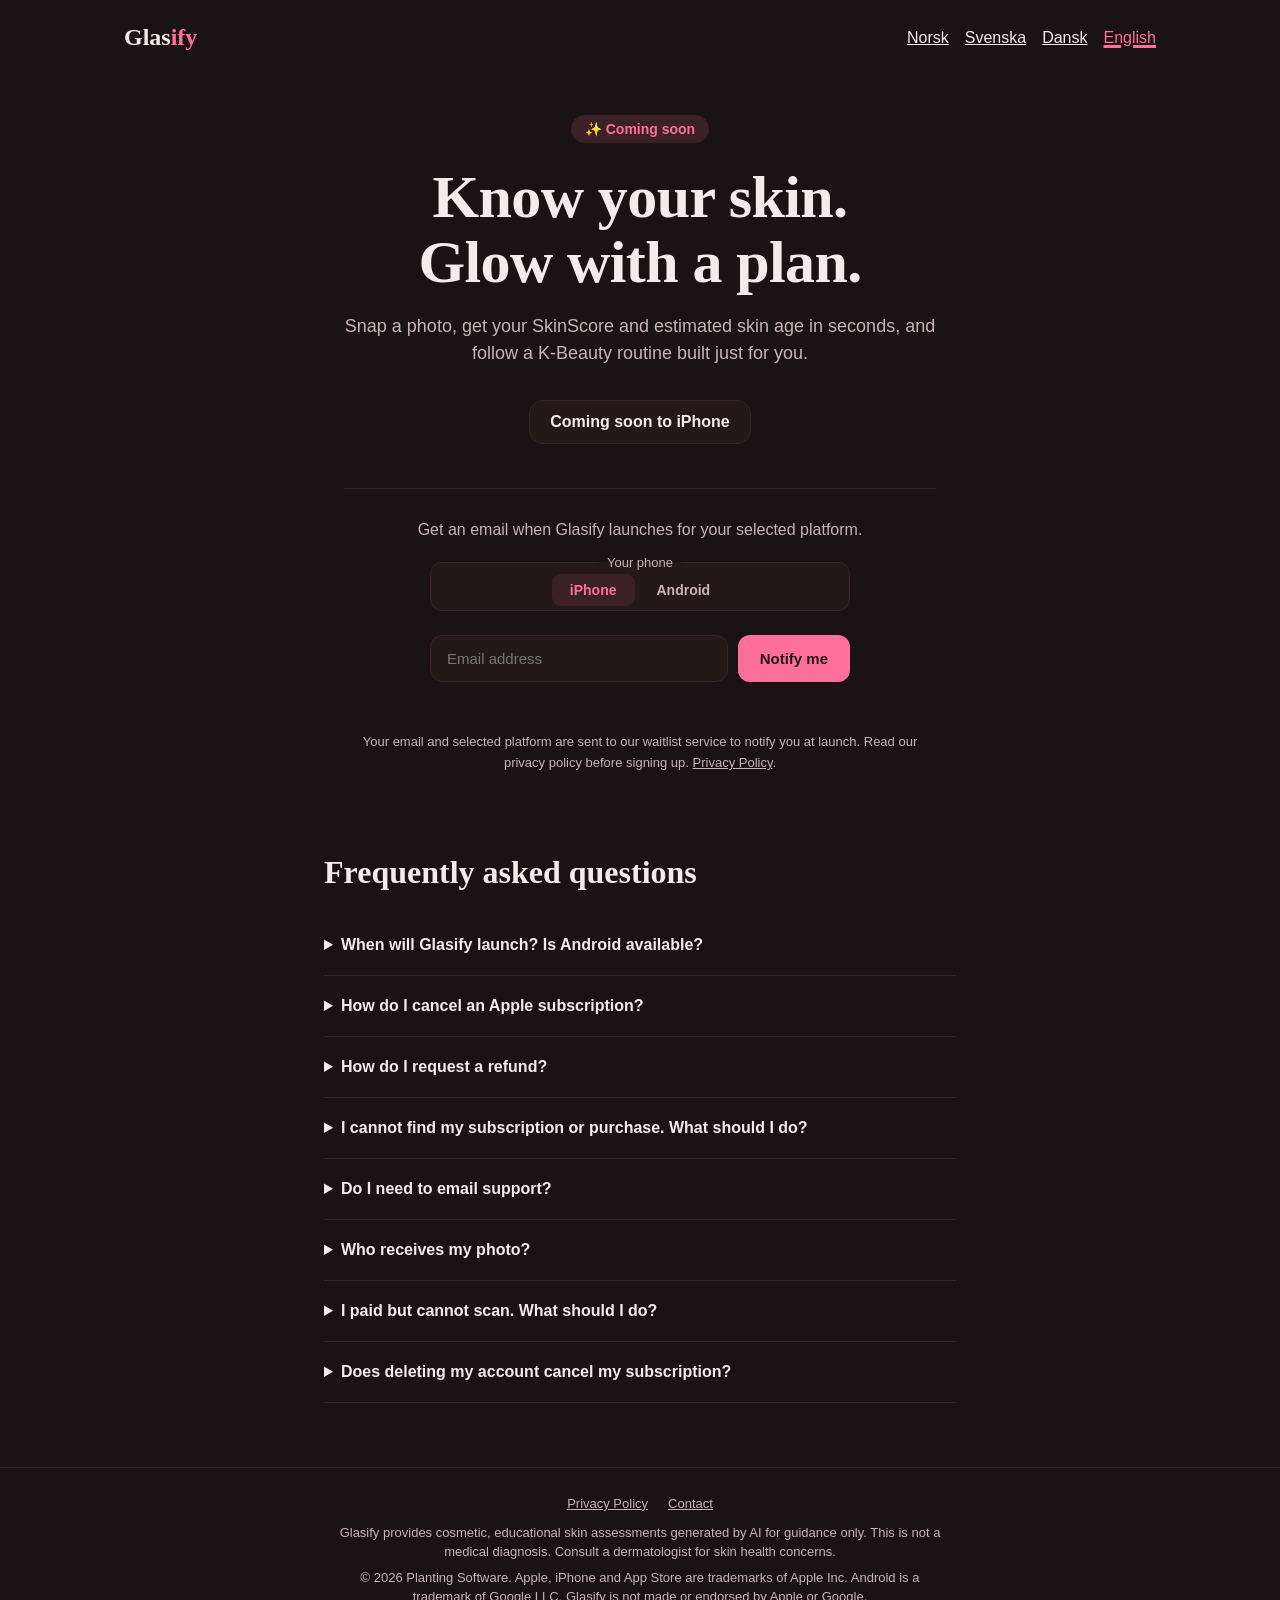
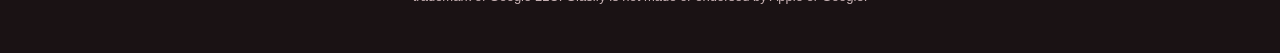
==== commit 32fc9fc7: "Four website languages, country routing and self-service FAQ" ====
--- a/index.html
+++ b/index.html
@@ -1,342 +1,6 @@
-<!DOCTYPE html>
-<html lang="en" data-theme="dark">
-<head>
-<meta charset="UTF-8">
-<meta name="color-scheme" content="dark">
-<meta name="theme-color" content="#1a1214">
-<meta name="viewport" content="width=device-width, initial-scale=1.0">
-<title>Glasify — AI Skin Analysis & K-Beauty Routines</title>
-<link rel="icon" type="image/png" href="https://is1-ssl.mzstatic.com/image/thumb/PurpleSource211/v4/d4/0c/36/d40c36d0-531c-b7e4-1fb1-d91d25d01312/Placeholder.mill/1024x1024bb.png">
-<link rel="preconnect" href="https://fonts.googleapis.com">
-<link rel="preconnect" href="https://fonts.gstatic.com" crossorigin>
-<link href="https://fonts.googleapis.com/css2?family=Fraunces:wght@500;600&family=Inter:wght@400;500;600;700&display=swap" rel="stylesheet">
-<style>
-  :root {
-    --bg: #fffaf9;
-    --bg-alt: #fff1f0;
-    --text: #24181a;
-    --text-secondary: #6b5658;
-    --accent: #d6336c;
-    --accent-soft: #ffe1ea;
-    --card-bg: #ffffff;
-    --border: #f3d9dd;
-  }
-  @media (prefers-color-scheme: dark) {
-    :root:not([data-theme="light"]) {
-      --bg: #1a1214;
-      --bg-alt: #241819;
-      --text: #f5ebec;
-      --text-secondary: #c9b3b6;
-      --accent: #ff6f9c;
-      --accent-soft: #3a2027;
-      --card-bg: #241819;
-      --border: #3a2427;
-    }
-  }
-  :root[data-theme="dark"] {
-    --bg: #1a1214;
-    --bg-alt: #241819;
-    --text: #f5ebec;
-    --text-secondary: #c9b3b6;
-    --accent: #ff6f9c;
-    --accent-soft: #3a2027;
-    --card-bg: #241819;
-    --border: #3a2427;
-  }
-
-  * { box-sizing: border-box; }
-  body {
-    margin: 0;
-    background: var(--bg);
-    color: var(--text);
-    font-family: 'Inter', -apple-system, BlinkMacSystemFont, sans-serif;
-    -webkit-font-smoothing: antialiased;
-  }
-  h1, h2, h3 { font-family: 'Fraunces', Georgia, serif; margin: 0; }
-  a { color: inherit; }
-  .wrap { max-width: 1080px; margin: 0 auto; padding: 0 24px; }
-
-  nav.top {
-    display: flex; align-items: center; justify-content: space-between;
-    padding: 24px 0;
-  }
-  .logo { font-family: 'Fraunces', serif; font-weight: 600; font-size: 22px; letter-spacing: -0.02em; }
-  .logo span { color: var(--accent); }
-
-  header.hero {
-    padding: 60px 0 80px;
-    text-align: center;
-  }
-  .eyebrow {
-    display: inline-block;
-    background: var(--accent-soft);
-    color: var(--accent);
-    font-size: 13px;
-    font-weight: 600;
-    padding: 6px 14px;
-    border-radius: 999px;
-    margin-bottom: 20px;
-  }
-  header.hero h1 {
-    font-size: clamp(32px, 6vw, 56px);
-    line-height: 1.08;
-    max-width: 780px;
-    margin: 0 auto 20px;
-  }
-  header.hero p.sub {
-    font-size: clamp(16px, 2.2vw, 19px);
-    color: var(--text-secondary);
-    max-width: 540px;
-    margin: 0 auto 32px;
-    line-height: 1.55;
-  }
-  .cta-row { display: flex; gap: 14px; justify-content: center; flex-wrap: wrap; }
-  .btn {
-    display: inline-block;
-    padding: 14px 28px;
-    border-radius: 12px;
-    font-weight: 600;
-    font-size: 15px;
-    text-decoration: none;
-    transition: transform 0.15s ease, opacity 0.15s ease;
-  }
-  .btn:active { transform: scale(0.97); }
-  .btn-primary { background: var(--accent); color: white; }
-  .btn-secondary { background: var(--card-bg); color: var(--text); border: 1px solid var(--border); }
-
-  .phone-frame {
-    max-width: 240px;
-    margin: 48px auto 0;
-    aspect-ratio: 9/16;
-    background: #000;
-    border-radius: 32px;
-    border: 6px solid var(--card-bg);
-    box-shadow: 0 20px 60px rgba(214,51,108,0.22);
-    overflow: hidden;
-  }
-  .mock-image {
-    width: 100%;
-    height: 100%;
-    object-fit: cover;
-    object-position: top;
-    display: block;
-  }
-
-  section.features {
-    padding: 70px 0;
-    background: var(--bg-alt);
-  }
-  .section-title { text-align: center; margin-bottom: 44px; }
-  .section-title h2 { font-size: clamp(26px, 4vw, 34px); margin-bottom: 10px; }
-  .section-title p { color: var(--text-secondary); font-size: 16px; }
-
-  .grid {
-    display: grid;
-    grid-template-columns: repeat(auto-fit, minmax(230px, 1fr));
-    gap: 20px;
-  }
-  .card {
-    background: var(--card-bg);
-    border: 1px solid var(--border);
-    border-radius: 18px;
-    padding: 26px;
-  }
-  .card .icon { font-size: 26px; margin-bottom: 14px; display: block; }
-  .card h3 { font-family: 'Inter', sans-serif; font-weight: 600; font-size: 17px; margin-bottom: 8px; }
-  .card p { color: var(--text-secondary); font-size: 14.5px; line-height: 1.55; margin: 0; }
-
-  section.steps { padding: 80px 0; }
-  .steps-list {
-    display: grid;
-    grid-template-columns: repeat(auto-fit, minmax(200px, 1fr));
-    gap: 32px;
-    margin-top: 40px;
-  }
-  .step-num {
-    width: 36px; height: 36px;
-    border-radius: 50%;
-    background: var(--accent);
-    color: white;
-    display: flex; align-items: center; justify-content: center;
-    font-weight: 700; font-size: 15px;
-    margin-bottom: 16px;
-  }
-  .step h3 { font-family: 'Inter', sans-serif; font-weight: 600; font-size: 16px; margin-bottom: 6px; }
-  .step p { color: var(--text-secondary); font-size: 14.5px; line-height: 1.5; margin: 0; }
-
-  section.cta {
-    background: var(--accent-soft);
-    padding: 60px 0;
-    text-align: center;
-    border-radius: 28px;
-    margin: 0 24px 70px;
-  }
-  section.cta h2 { font-size: clamp(22px, 3.5vw, 28px); margin-bottom: 12px; }
-  section.cta p { color: var(--text-secondary); max-width: 480px; margin: 0 auto 24px; font-size: 15.5px; }
-
-  footer {
-    padding: 40px 0 60px;
-    text-align: center;
-    color: var(--text-secondary);
-    font-size: 13.5px;
-  }
-  footer .links { margin-bottom: 14px; }
-  footer .links a { margin: 0 10px; color: var(--text-secondary); text-decoration: none; }
-  footer .links a:hover { color: var(--accent); }
-
-  .disclaimer {
-    max-width: 620px;
-    margin: 0 auto 20px;
-    font-size: 12.5px;
-    color: var(--text-secondary);
-    opacity: 0.8;
-    line-height: 1.5;
-  }
-</style>
-</head>
-<body>
-
-<div class="wrap">
-  <nav class="top">
-    <div class="logo">Glas<span>ify</span></div>
-    <a href="https://apps.apple.com/app/id6806978624" class="btn btn-secondary" style="padding:10px 18px; font-size:14px;">Get the app</a>
-  </nav>
-</div>
-
-<header class="hero">
-  <div class="wrap">
-    <span class="eyebrow">✨ AI-powered skin analysis</span>
-    <h1>Know your skin.<br>Glow with a plan.</h1>
-    <p class="sub">Snap a photo, get your SkinScore and estimated skin age in seconds, and follow a K-Beauty routine built just for you.</p>
-    <div class="cta-row" id="get-started">
-      <a href="https://apps.apple.com/app/id6806978624" class="btn btn-primary">Download for iPhone</a>
-      <a href="#how-it-works" class="btn btn-secondary">See how it works</a>
-    </div>
-    <p style="margin-top:16px;">
-      <a href="#android-waitlist" style="font-size:14px; color:var(--text-secondary); text-decoration:underline;">On Android? Join the waitlist →</a>
-    </p>
-    <div class="phone-frame">
-      <img src="[data-uri]" alt="Glasify app dashboard showing SkinScore 71/100" class="mock-image">
-    </div>
-  </div>
-</header>
-
-<section class="features">
-  <div class="wrap">
-    <div class="section-title">
-      <h2>Everything your skin routine is missing</h2>
-      <p>One scan, a full picture.</p>
-    </div>
-    <div class="grid">
-      <div class="card">
-        <span class="icon">📊</span>
-        <h3>SkinScore</h3>
-        <p>A clear, single number for your skin's overall condition — hydration, texture, clarity, and barrier health.</p>
-      </div>
-      <div class="card">
-        <span class="icon">⏳</span>
-        <h3>SkinAgeScan</h3>
-        <p>See your estimated skin age compared to your real age, and what's actually driving the difference.</p>
-      </div>
-      <div class="card">
-        <span class="icon">🧴</span>
-        <h3>K-Beauty Routine</h3>
-        <p>A personalized 3–5 step routine with real product recommendations — not generic advice.</p>
-      </div>
-      <div class="card">
-        <span class="icon">🔥</span>
-        <h3>Progress Streaks</h3>
-        <p>Track your skin over weeks and months, and build a scanning habit that actually sticks.</p>
-      </div>
-    </div>
-  </div>
-</section>
-
-<section class="steps" id="how-it-works">
-  <div class="wrap">
-    <div class="section-title">
-      <h2>How it works</h2>
-      <p>Under a minute, start to finish.</p>
-    </div>
-    <div class="steps-list">
-      <div class="step">
-        <div class="step-num">1</div>
-        <h3>Take a scan</h3>
-        <p>Center your face in the frame in good lighting — that's it.</p>
-      </div>
-      <div class="step">
-        <div class="step-num">2</div>
-        <h3>Get your results</h3>
-        <p>AI analysis returns your SkinScore, skin age, and Glow Profile.</p>
-      </div>
-      <div class="step">
-        <div class="step-num">3</div>
-        <h3>Follow your routine</h3>
-        <p>A tailored routine and reminders to help you actually stick with it.</p>
-      </div>
-    </div>
-  </div>
-</section>
-
-<section class="cta" id="android-waitlist" style="background: var(--bg-alt); margin-top: -10px;">
-  <div class="wrap">
-    <h2>🤖 Glasify for Android</h2>
-    <p>Not out yet — but leave your email and we'll let you know the moment it launches.</p>
-    <form id="waitlistForm" style="display:flex; gap:10px; justify-content:center; flex-wrap:wrap; max-width:420px; margin:0 auto;">
-      <input
-        type="email"
-        id="waitlistEmail"
-        placeholder="you@email.com"
-        required
-        style="flex:1; min-width:200px; padding:14px 16px; border-radius:12px; border:1px solid var(--border); background:var(--card-bg); color:var(--text); font-size:15px;"
-      >
-      <button type="submit" class="btn btn-primary" style="border:none; cursor:pointer;">Notify me</button>
-    </form>
-    <p id="waitlistMessage" style="margin-top:14px; font-size:14px; color:var(--accent); min-height:20px;"></p>
-  </div>
-</section>
-
-<footer>
-  <div class="wrap">
-    <div class="links">
-      <a href="https://privacy.glasify.app">Privacy Policy</a>
-      <a href="mailto:contact@glasify.app">Contact</a>
-    </div>
-    <p class="disclaimer">Glasify provides cosmetic, educational skin assessments generated by AI for guidance purposes only — not a medical diagnosis. Consult a dermatologist for any skin health concerns.</p>
-    <p>© 2026 Planting Software. Apple, iPhone and App Store are trademarks of Apple Inc. Android is a trademark of Google LLC. Glasify is not made or endorsed by Apple or Google.</p>
-  </div>
-</footer>
-
-</body>
-<script>
-  document.getElementById('waitlistForm').addEventListener('submit', async function (e) {
-    e.preventDefault();
-    const emailInput = document.getElementById('waitlistEmail');
-    const messageEl = document.getElementById('waitlistMessage');
-    const email = emailInput.value.trim();
-
-    messageEl.textContent = 'Submitting...';
-    messageEl.style.color = 'var(--text-secondary)';
-
-    try {
-      const response = await fetch('https://glasify-backend.onrender.com/v1/waitlist', {
-        method: 'POST',
-        headers: { 'Content-Type': 'application/json' },
-        body: JSON.stringify({ email, platform: 'android' }),
-      });
-
-      if (response.ok) {
-        messageEl.textContent = "You're on the list! We'll email you at launch.";
-        messageEl.style.color = 'var(--accent)';
-        emailInput.value = '';
-      } else {
-        messageEl.textContent = 'Something went wrong. Please try again.';
-        messageEl.style.color = '#c0392b';
-      }
-    } catch (err) {
-      messageEl.textContent = "Couldn't connect. Please check your connection and try again.";
-      messageEl.style.color = '#c0392b';
-    }
-  });
-</script>
-</html>
+<!doctype html>
+<html lang="en" data-theme="dark"><head><meta charset="utf-8"><meta name="viewport" content="width=device-width, initial-scale=1"><meta name="color-scheme" content="dark"><meta name="theme-color" content="#1a1214"><title>Glasify — Coming soon</title><meta name="description" content="Snap a photo, get your SkinScore and estimated skin age in seconds, and follow a K-Beauty routine built just for you."><link rel="canonical" href="https://glasify.app/en/"><link rel="alternate" hreflang="en" href="https://glasify.app/en/"><link rel="alternate" hreflang="nb" href="https://glasify.app/no/"><link rel="alternate" hreflang="sv" href="https://glasify.app/se/"><link rel="alternate" hreflang="da" href="https://glasify.app/dk/"><link rel="alternate" hreflang="x-default" href="https://glasify.app/"><link rel="stylesheet" href="/assets/style.css"><script src="/assets/redirect.js" defer></script><script src="/assets/waitlist.js" defer></script></head>
+<body><div class="wrap"><nav class="top" aria-label="Glasify"><div class="logo">Glas<span>ify</span></div><div class="languages"><a href="/no/" lang="nb" hreflang="nb">Norsk</a><a href="/se/" lang="sv" hreflang="sv">Svenska</a><a href="/dk/" lang="da" hreflang="da">Dansk</a><a href="/en/" lang="en" hreflang="en">English</a></div></nav></div>
+<main><p class="wrap privacy-note">We use GeoJS to select a language from your IP country. GeoJS receives your IP address; only a country code is requested. No cookies or precise location are used. If the lookup fails, we use English. You can always choose a language above.</p><div class="wrap hero"><span class="eyebrow">✨ Coming soon</span><h1>Know your skin.<br>Glow with a plan.</h1><p class="sub">Snap a photo, get your SkinScore and estimated skin age in seconds, and follow a K-Beauty routine built just for you.</p><div class="soon">Coming soon to iPhone</div><div class="waitlist"><p>Get an email when Glasify launches for your selected platform.</p>
+<form id="waitlistForm" data-messages="{&quot;pending&quot;: &quot;Submitting…&quot;, &quot;success&quot;: &quot;You&#x27;re on the list! We&#x27;ll email you at launch.&quot;, &quot;error&quot;: &quot;Something went wrong. Please try again.&quot;, &quot;network&quot;: &quot;Couldn&#x27;t connect. Please check your connection and try again.&quot;}"><fieldset class="platforms"><legend>Your phone</legend><label><input type="radio" name="platform" value="ios" checked> iPhone</label><label><input type="radio" name="platform" value="android"> Android</label></fieldset><input type="email" id="waitlistEmail" name="email" autocomplete="email" placeholder="Email address" aria-label="Email address" required><button type="submit" disabled>Notify me</button></form><p id="waitlistMessage" role="status" aria-live="polite"></p><noscript><p>Enable JavaScript to join the waitlist.</p></noscript><p class="privacy-note">Your email and selected platform are sent to our waitlist service to notify you at launch. Read our privacy policy before signing up. <a href="https://privacy.glasify.app/">Privacy Policy</a>.</p></div></div></main>
+<section class="wrap faq" aria-labelledby="faq"><h2 id="faq">Frequently asked questions</h2><details><summary>When will Glasify launch? Is Android available?</summary><p>Glasify is coming soon to iPhone. We have no confirmed launch date or Android release date. Choose iPhone or Android above to receive a launch notification for that platform.</p></details><details><summary>How do I cancel an Apple subscription?</summary><p>For subscriptions billed by Apple, open Settings on your iPhone, tap your name, then Subscriptions, select the subscription and cancel it. Deleting the app does not cancel a subscription. <a href="https://support.apple.com/en-us/118428">Follow Apple’s cancellation guide</a>.</p></details><details><summary>How do I request a refund?</summary><p>For purchases billed by Apple, <a href="https://reportaproblem.apple.com/">request a refund from Apple</a> using the Apple Account used for the purchase. Apple decides eligibility; a refund is not guaranteed. Cancellation and refund requests are separate. <a href="https://support.apple.com/en-us/118223">Read Apple’s refund guide</a>.</p></details><details><summary>I cannot find my subscription or purchase. What should I do?</summary><p>Check your Apple receipt and sign in with the Apple Account listed there. If another provider billed you, contact that provider. Apple's guides above explain the next steps.</p></details><details><summary>Do I need to email support?</summary><p>The answers above cover launch updates, Apple cancellations and refunds. For other questions, email <a href="mailto:contact@glasify.app">contact@glasify.app</a>. Never send passwords, payment card details or sensitive skin photos by email.</p></details><details><summary>Who receives my photo?</summary><p>Only after you agree before each analysis, your photo, optional age and language are sent through our server to Anthropic’s Claude API. You can cancel instead. The analysis is cosmetic guidance, not a medical diagnosis. Read the privacy policy for provider retention details.</p></details><details><summary>I paid but cannot scan. What should I do?</summary><p>Use Restore Purchases on the subscription screen with the same Apple Account used for your purchase. Check that the subscription is active with Apple. If access is still missing, contact contact@glasify.app; Apple handles billing and refunds, while we can help with app access.</p></details><details><summary>Does deleting my account cancel my subscription?</summary><p>No. Delete Account in the app removes your Glasify account and scans. Cancel the Apple subscription separately to stop renewal.</p></details></section><footer><div class="wrap"><div class="links"><a href="https://privacy.glasify.app/">Privacy Policy</a><a href="mailto:contact@glasify.app">Contact</a></div><p>Glasify provides cosmetic, educational skin assessments generated by AI for guidance only. This is not a medical diagnosis. Consult a dermatologist for skin health concerns.</p><p>© 2026 Planting Software. Apple, iPhone and App Store are trademarks of Apple Inc. Android is a trademark of Google LLC. Glasify is not made or endorsed by Apple or Google.</p></div></footer></body></html>
--- a/assets/style.css
+++ b/assets/style.css
@@ -0,0 +1,75 @@
+
+  :root {
+    --bg: #fffaf9;
+    --bg-alt: #fff1f0;
+    --text: #24181a;
+    --text-secondary: #6b5658;
+    --accent: #d6336c;
+    --accent-soft: #ffe1ea;
+    --card-bg: #ffffff;
+    --border: #f3d9dd;
+  }
+  @media (prefers-color-scheme: dark) {
+    :root:not([data-theme="light"]) {
+      --bg: #1a1214;
+      --bg-alt: #241819;
+      --text: #f5ebec;
+      --text-secondary: #c9b3b6;
+      --accent: #ff6f9c;
+      --accent-soft: #3a2027;
+      --card-bg: #241819;
+      --border: #3a2427;
+    }
+  }
+  :root[data-theme="dark"] {
+    --bg: #1a1214;
+    --bg-alt: #241819;
+    --text: #f5ebec;
+    --text-secondary: #c9b3b6;
+    --accent: #ff6f9c;
+    --accent-soft: #3a2027;
+    --card-bg: #241819;
+    --border: #3a2427;
+  }
+
+  * { box-sizing: border-box; }
+  body {
+    margin: 0;
+    background: var(--bg);
+    color: var(--text);
+    font-family: 'Inter', -apple-system, BlinkMacSystemFont, sans-serif;
+    -webkit-font-smoothing: antialiased;
+  }
+  h1, h2, h3 { font-family: 'Fraunces', Georgia, serif; margin: 0; }
+  a { color: inherit; }
+  .wrap { max-width: 1080px; margin: 0 auto; padding: 0 24px; }
+
+  nav.top { padding: 24px 0; }
+  .logo { font-family: 'Fraunces', Georgia, serif; font-size: 24px; font-weight: 600; }
+  .logo span { color: var(--accent); }
+  main { min-height: calc(100vh - 260px); display: flex; align-items: center; padding: 40px 0 64px; }
+  .hero { text-align: center; max-width: 640px; margin: 0 auto; }
+  .eyebrow { display: inline-block; background: var(--accent-soft); color: var(--accent); font-weight: 600; font-size: 14px; padding: 6px 14px; border-radius: 999px; margin-bottom: 22px; }
+  h1 { font-size: clamp(36px, 8vw, 60px); line-height: 1.08; letter-spacing: -0.01em; margin-bottom: 18px; }
+  .sub { color: var(--text-secondary); font-size: 18px; line-height: 1.55; margin: 0 auto 32px; }
+  .soon { display: inline-flex; align-items: center; gap: 8px; border: 1px solid var(--border); background: var(--card-bg); border-radius: 14px; padding: 12px 20px; font-weight: 600; }
+  .waitlist { margin-top: 44px; padding-top: 32px; border-top: 1px solid var(--border); }
+  .waitlist p { color: var(--text-secondary); margin: 0 0 16px; }
+  form { display: flex; gap: 10px; justify-content: center; flex-wrap: wrap; max-width: 420px; margin: 0 auto; }
+  input { flex: 1; min-width: 200px; padding: 14px 16px; border-radius: 12px; border: 1px solid var(--border); background: var(--card-bg); color: var(--text); font-size: 15px; font-family: inherit; }
+  button { border: none; cursor: pointer; background: var(--accent); color: #fff; font-weight: 600; font-size: 15px; font-family: inherit; padding: 14px 22px; border-radius: 12px; }
+  .platforms { display: inline-flex; gap: 4px; padding: 4px; margin-bottom: 14px; border: 1px solid var(--border); border-radius: 12px; background: var(--card-bg); }
+  .platforms label { position: relative; padding: 8px 18px; border-radius: 9px; font-weight: 600; font-size: 14px; cursor: pointer; color: var(--text-secondary); }
+  .platforms input { position: absolute; opacity: 0; pointer-events: none; }
+  .platforms label:has(input:checked) { background: var(--accent-soft); color: var(--accent); }
+  .platforms label:has(input:focus-visible) { outline: 2px solid var(--accent); outline-offset: 2px; }
+  #waitlistMessage { margin-top: 14px; font-size: 14px; color: var(--accent); min-height: 20px; }
+  footer { border-top: 1px solid var(--border); padding: 28px 0 40px; font-size: 13px; color: var(--text-secondary); text-align: center; }
+  footer .links { display: flex; gap: 20px; justify-content: center; margin-bottom: 12px; }
+  footer p { margin: 6px auto; max-width: 620px; line-height: 1.5; }
+
+.top {display:flex;justify-content:space-between;align-items:center;gap:20px;flex-wrap:wrap} .languages {display:flex;gap:16px;flex-wrap:wrap} .languages a[aria-current] {color:var(--accent);text-decoration-thickness:3px} button {color:#24181a} button:disabled {opacity:.65;cursor:wait} .faq {max-width:680px;margin:0 auto 64px} .faq h2 {font-size:32px;margin-bottom:24px} details {border-bottom:1px solid var(--border);padding:18px 0} summary {cursor:pointer;font-weight:600;line-height:1.5} details p {color:var(--text-secondary);line-height:1.65} a:focus-visible,button:focus-visible,input:focus-visible,summary:focus-visible {outline:2px solid var(--accent);outline-offset:4px} .privacy-note {font-size:13px;line-height:1.6} .error {color:#ff9b9b!important} .platforms {border:1px solid var(--border)} main {display:block} fieldset {min-width:0} .platforms legend {font-size:13px;color:var(--text-secondary);padding:0 8px} input[type=email] {max-width:100%;min-width:0;width:220px}
+/* Give the platform selector its own row and keep the address readable. */
+form .platforms { flex: 0 0 100%; justify-content: center; }
+input[type=email] { flex: 1 1 220px; min-width: 180px; width: auto; }
+@media(max-width:480px) { input[type=email], form button { flex-basis:100%; width:100%; } .languages {gap:12px;} }
